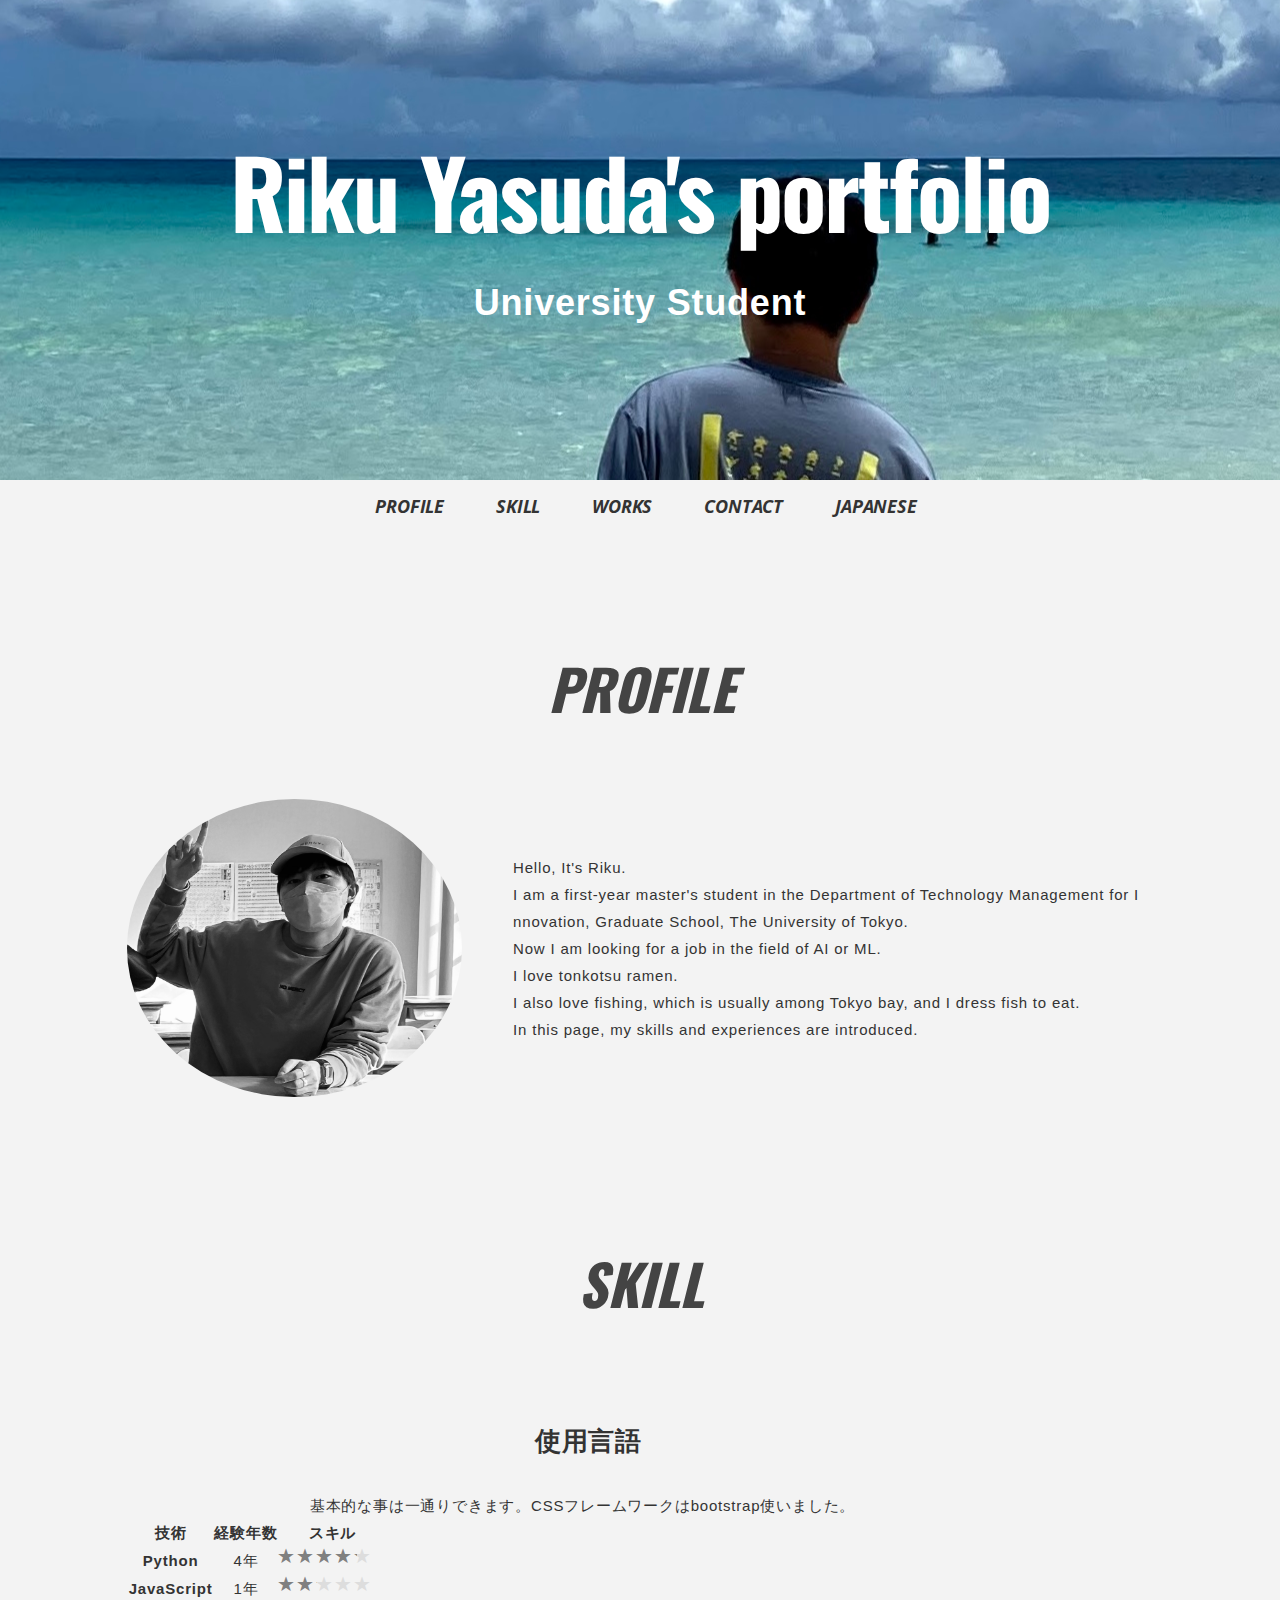
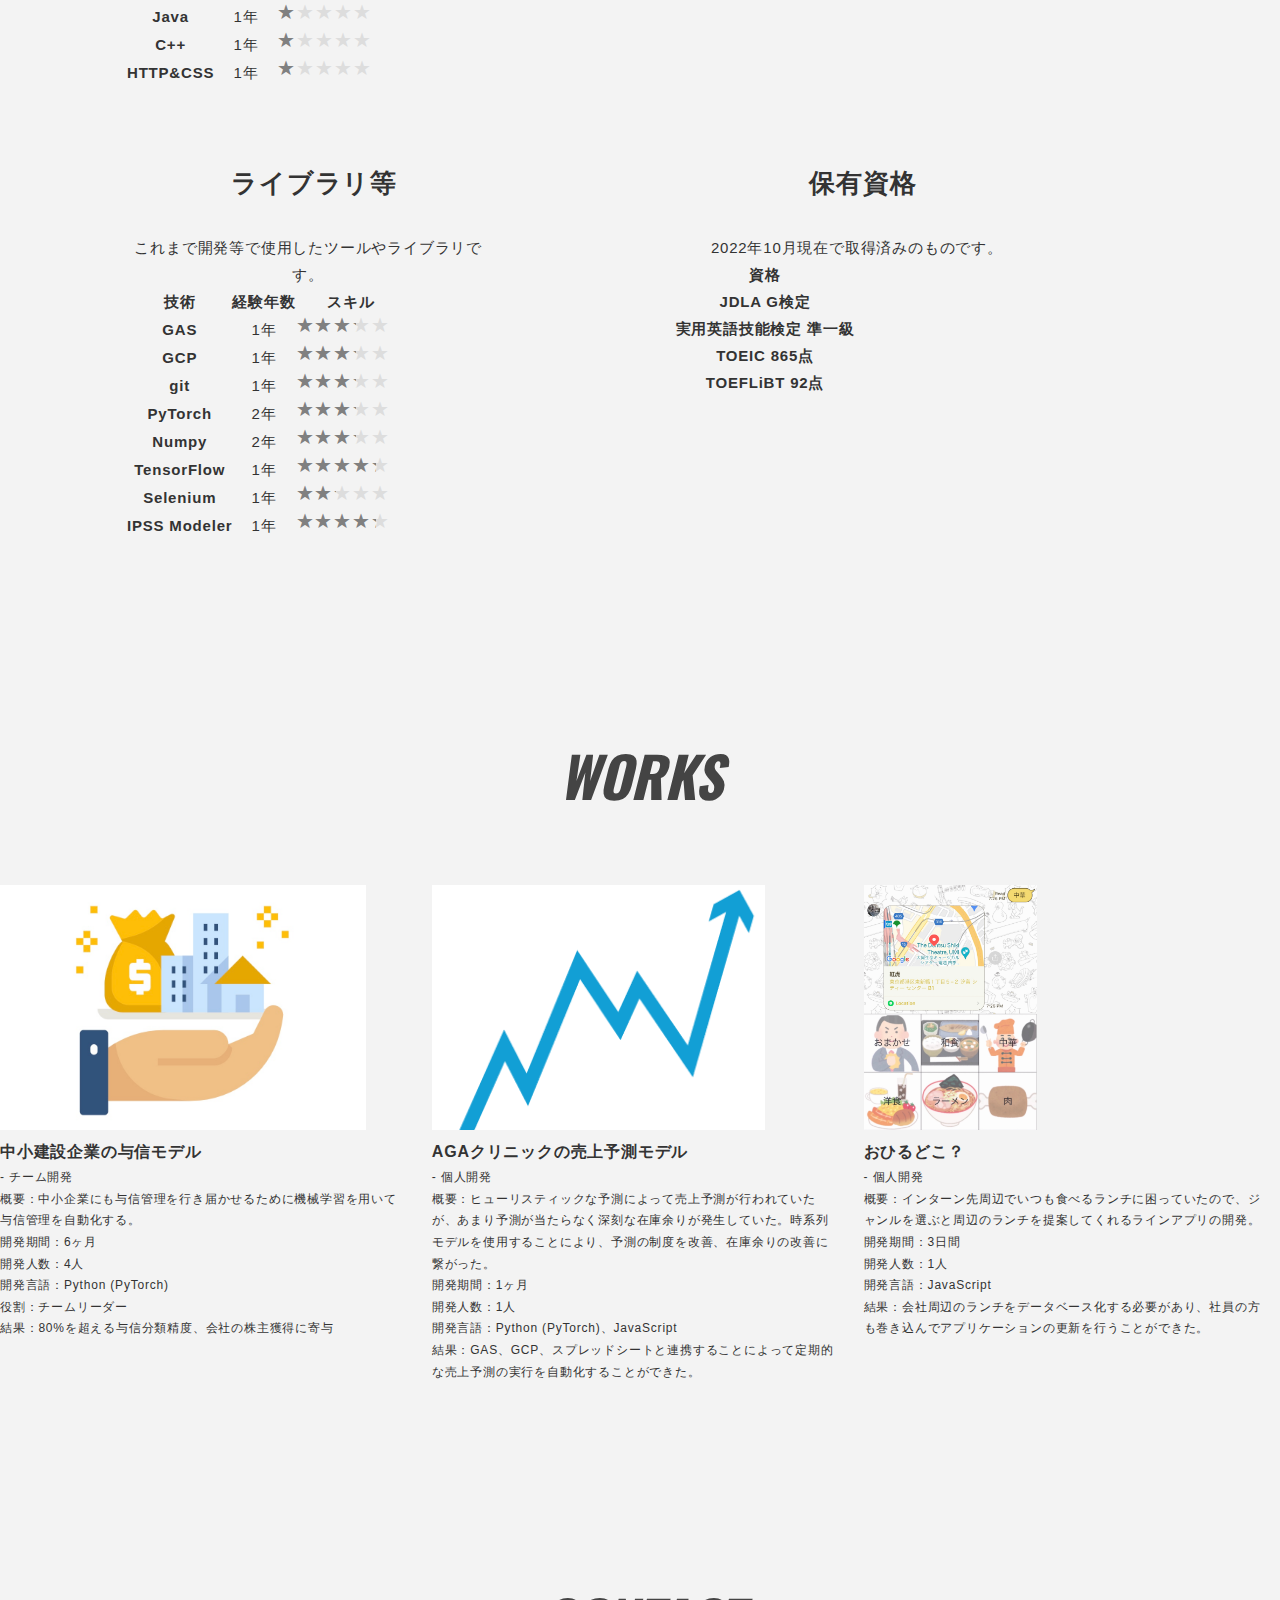
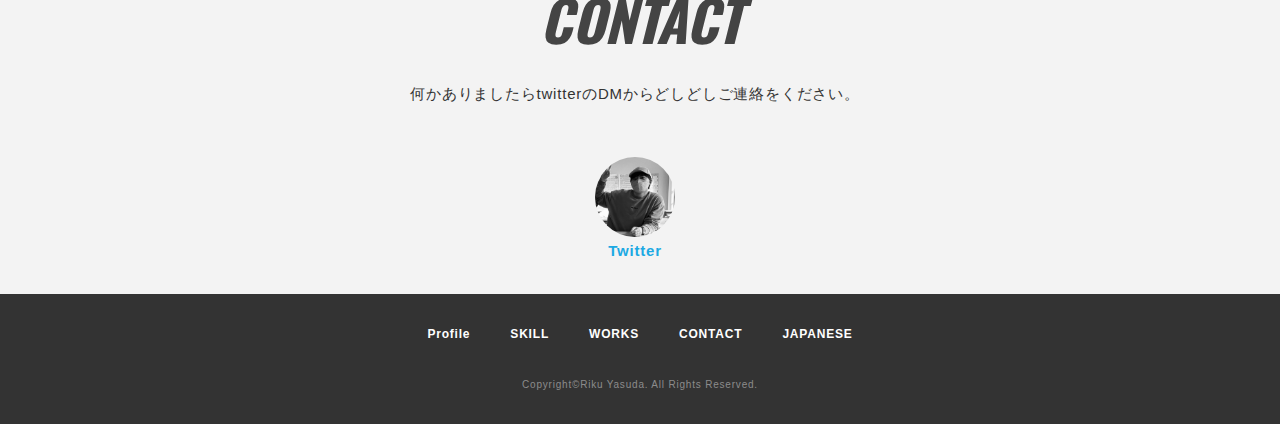
==== eng.html @ 67c6b521 "css updated" ====
<!DOCTYPE html>
<html>
<head>
  <meta charset="utf-8">
  <meta name="viewport" content="width=device-width,initial-scale=1.0,user-scalable=no">
  <meta property='og:type' content='website'>
  <meta property='og:title' content='Riku ポートフォリオ'>
  <meta property='og:url' content='URL入る'>
  <meta property='og:description' content='Rikuのポートフォリオです。'>
  <meta property="og:image" content="img/ogp.png">
  <meta name="description" content="Rikuのポートフォリオです。" />
  <title>Riku portfolio</title>
  <link href="https://fonts.googleapis.com/css?family=Yesteryear" rel="stylesheet">
  <link href="https://fonts.googleapis.com/css?family=Oswald:700" rel="stylesheet">
  <link href="https://fonts.googleapis.com/css?family=Open+Sans:700" rel="stylesheet">
  <link href="css/reset.css" media="all" rel="stylesheet" type="text/css" />
  <link href="css/photoswipe/photoswipe.css" media="all" rel="stylesheet" type="text/css" />
  <link href="css/photoswipe/default-skin/default-skin.css" media="all" rel="stylesheet" type="text/css" />
  <link href="css/style.css" media="all" rel="stylesheet" type="text/css" />
  <link rel="stylesheet" href="https://use.fontawesome.com/releases/v5.2.0/css/all.css" integrity="sha384-hWVjflwFxL6sNzntih27bfxkr27PmbbK/iSvJ+a4+0owXq79v+lsFkW54bOGbiDQ" crossorigin="anonymous">
  <link rel="shortcut icon" href="img/favicon2.ico" />
  <link rel="stylesheet" href="https://stackpath.bootstrapcdn.com/bootstrap/4.1.3/css/bootstrap.min.css" integrity="sha384-MCw98/SFnGE8fJT3GXwEOngsV7Zt27NXFoaoApmYm81iuXoPkFOJwJ8ERdknLPMO" crossorigin="anonymous">
</head>

<body>
  <div id="wrapper">
    <header id="header">
      <h1 class="logo">
        <span class="logo-title">Riku Yasuda's portfolio</span>
        <span class="logo-desc">University Student</span>
      </h1>
    </header>
    <nav id="gnav">
      <ul>
        <li><i class="fas fa-user fa-lg"><a href="#Profile">PROFILE</a></i></li>
        <li><i class="fas fa-lightbulb fa-lg"><a href="#skill">SKILL</a></i></li>
        <li><i class="fas fa-tasks fa-lg"><a href="#works">WORKS</a></i></li>
        <li><i class="fas fa-envelope fa-lg"><a href="#contact">CONTACT</a></i></li>
        <li><i class="fas fa-lg"><a href="./index.html">JAPANESE</a></i></li>
      </ul>
    </nav>
    <main id="contents">

      <section class="section" id="Profile">
        <div class="inner">
          <div class="section-title-block">
            <h2 class="section-title"><i class="fas fa-user"><span class="section-title-css">PROFILE</span></i></h2>
          </div>
          <div class="two-column-wrapper">
            <div class="two-column-image profile">
              <img src="img/profile/profile.JPG" alt="">
            </div>
            <div class="two-column-desc">
              <p class="text">
                Hello, It's Riku.<br>
                I am a first-year master's student in the Department of Technology Management for Innovation, Graduate School, The University of Tokyo.<br>
                Now I am looking for a job in the field of AI or ML.<br>
                I love tonkotsu ramen.<br>
                I also love fishing, which is usually among Tokyo bay, and I dress fish to eat.<br>
                In this page, my skills and experiences are introduced.<br>
              </p>
            </div>
          </div>
        </div>
      </section>
      
      <section class="section" id="skill">
        <div class="inner">
          <div class="section-title-block">
            <h2 class="section-title"><i class="fas fa-lightbulb fa-lg"><span class="section-title-css">SKILL</span></i></h2>
            <p class="section-desc"></p>
          </div>
          <div class="card-wrapper">
            
            <div class="card">
              <div class="skill-desc">
                <h3 class="skill-desc-title"><i class="fas fa-desktop"></i>使用言語</h3>
                <p>基本的な事は一通りできます。CSSフレームワークはbootstrap使いました。</p>
                <table class="table table-borderless">
                  <thead>
                    <tr>
                      <th scope="col">技術</th>
                      <th scope="col">経験年数</th>
                      <th scope="col">スキル</th>
                    </tr>
                  </thead>
                  <tbody>
                    <tr>
                      <th scope="row">Python</th>
                      <td>4年</td>
                      <td><span class="rating"><p class="rate rate4"></p></span></td>
                    </tr>
                    <tr>
                      <th scope="row">JavaScript</th>
                      <td>1年</td>
                      <td><span class="rating"><p class="rate rate2"></p></span></td>
                    </tr>
                    <tr>
                      <th scope="row">Java</th>
                      <td>1年</td>
                      <td><span class="rating"><p class="rate rate1"></p></span></td>
                    </tr>
                    <tr>
                      <th scope="row">C++</th>
                      <td>1年</td>
                      <td><span class="rating"><p class="rate rate1"></p></span></td>
                    </tr>
                    <tr>
                      <th scope="row">HTTP&CSS</th>
                      <td>1年</td>
                      <td><span class="rating"><p class="rate rate1"></p></span></td>
                    </tr>
                  </tbody>
                </table>
              </div>
            </div>

            <div class="card">
              <div class="skill-desc">
                <h3 class="skill-desc-title"><i class="fas fa-toolbox"></i>ライブラリ等</h3>
                <p>これまで開発等で使用したツールやライブラリです。</p>
                <table class="table table-borderless">
                  <thead>
                    <tr>
                      <th scope="col">技術</th>
                      <th scope="col">経験年数</th>
                      <th scope="col">スキル</th>
                    </tr>
                  </thead>
                  <tbody>
                    <tr>
                      <th scope="row">GAS</th>
                      <td>1年</td>
                      <td><span class="rating"><p class="rate rate3"></p></span></td>
                    </tr>
                    <tr>
                      <th scope="row">GCP</th>
                      <td>1年</td>
                      <td><span class="rating"><p class="rate rate3"></p></span></td>
                    </tr>
                    <tr>
                      <th scope="row">git</th>
                      <td>1年</td>
                      <td><span class="rating"><p class="rate rate3"></p></span></td>
                    </tr>
                    <tr>
                      <th scope="row">PyTorch</th>
                      <td>2年</td>
                      <td><span class="rating"><p class="rate rate3"></p></span></td>
                    </tr>
                    <tr>
                      <th scope="row">Numpy</th>
                      <td>2年</td>
                      <td><span class="rating"><p class="rate rate3"></p></span></td>
                    </tr>
                    <tr>
                      <th scope="row">TensorFlow</th>
                      <td>1年</td>
                      <td><span class="rating"><p class="rate rate4"></p></span></td>
                    </tr>
                    <tr>
                      <th scope="row">Selenium</th>
                      <td>1年</td>
                      <td><span class="rating"><p class="rate rate2"></p></span></td>
                    </tr>
                    <tr>
                      <th scope="row">IPSS Modeler</th>
                      <td>1年</td>
                      <td><span class="rating"><p class="rate rate4"></p></span></td>
                    </tr>
                  </tbody>
                </table>
              </div>
            </div>

            <div class="card">
              <div class="skill-desc">
                <h3 class="skill-desc-title"><i class="fas fa-list-alt"></i>保有資格</h3>
                <p>2022年10月現在で取得済みのものです。</p>
                <table class="table table-borderless">
                  <thead>
                    <tr>
                      <th scope="col">資格</th>
                    </tr>
                  </thead>
                  <tbody>
                    <tr>
                      <th scope="row">JDLA G検定</th>
                    </tr>
                    <tr>
                      <th scope="row">実用英語技能検定 準一級</th>
                    </tr>
                    <tr>
                      <th scope="row">TOEIC 865点</th>
                    </tr>
                    <tr>
                      <th scope="row">TOEFLiBT 92点</th>
                    </tr>
                  </tbody>
                </table>
              </div>

            </div>
          </div>
        </div>
      </section>

      <section class="section" id="works">
        <div class="inner">
          <div class="section-title-block">
            <h2 class="section-title"><i class="fas fa-tasks fa-lg"><span class="section-title-css">WORKS</span></i></h2>
            <div class="section-desc"></div>
          </div>
          <div class="card-wrapper my-gallery">

            <figure class="card">
                <!-- <a href="img/works/dammy.jpg" data-size="980x668" class="card-image"> -->
                  <img class="card-image" src="img/works/thumb/yoshin_model.png" alt="" />
                <!-- </a> -->
                <figcaption class="card-caption">
                  <p class="card-caption-title">中小建設企業の与信モデル</p>
                  <p class="card-caption-info">
                    - チーム開発<br>
                    概要：中小企業にも与信管理を行き届かせるために機械学習を用いて与信管理を自動化する。<br>
                    開発期間：6ヶ月<br>
                    開発人数：4人<br>
                    開発言語：Python (PyTorch)<br>
                    役割：チームリーダー<br>
                    結果：80%を超える与信分類精度、会社の株主獲得に寄与<br>
                  </p>
                </figcaption>
            </figure>
    
            <figure class="card">
              <!-- <a href="img/works/dammy.jpg" data-size="980x668" class="card-image"> -->
                <img class="card-image" src="img/works/thumb/AGA_model.png" alt="" />
              <!-- </a> -->
              <figcaption class="card-caption">
                <p class="card-caption-title">AGAクリニックの売上予測モデル</p>
                <p class="card-caption-info">
                    - 個人開発<br>
                    概要：ヒューリスティックな予測によって売上予測が行われていたが、あまり予測が当たらなく深刻な在庫余りが発生していた。時系列モデルを使用することにより、予測の制度を改善、在庫余りの改善に繋がった。<br>
                    開発期間：1ヶ月<br>
                    開発人数：1人<br>
                    開発言語：Python (PyTorch)、JavaScript<br>
                    結果：GAS、GCP、スプレッドシートと連携することによって定期的な売上予測の実行を自動化することができた。<br>
                </p>
              </figcaption>
            </figure>
            
            <figure class="card">
              <!-- <a href="img/works/dammy.jpg" data-size="980x668" class="card-image"> -->
                <img class="card-image" src="img/works/thumb/ohirudoko.png" alt="" />
              <!-- </a> -->
              <figcaption class="card-caption">
                <p class="card-caption-title">おひるどこ？</p>
                <p class="card-caption-info">
                    - 個人開発<br>
                    概要：インターン先周辺でいつも食べるランチに困っていたので、ジャンルを選ぶと周辺のランチを提案してくれるラインアプリの開発。<br>
                    開発期間：3日間<br>
                    開発人数：1人<br>
                    開発言語：JavaScript<br>
                    結果：会社周辺のランチをデータベース化する必要があり、社員の方も巻き込んでアプリケーションの更新を行うことができた。<br>
                </p>
              </figcaption>
            </figure>

          </div>
        </div>
      </section>

      <section class="section" id="contact">
        <div class="inner">
          <div class="section-title-block">
            <h2 class="section-title"><i class="fas fa-envelope fa-lg"><span class="section-title-css">CONTACT</span></i></h2>
            <p class="section-desc">
              何かありましたらtwitterのDMからどしどしご連絡をください。
            </p>
          </div>
          <div class="contact-wrapper">
            <div class="contact-list" style="text-align: center;">
                <a href="https://twitter.com/rikuyres88" target="_blank"><img src="img/contact/icon_contact.jpg" alt="" class="contact-img"  style="margin: 0 auto;"><span class="contact-list-desc">Twitter</span></a>
              <!-- <ul>
                <li><a href="#"><img src="img/contact/icon_contact.png" alt=""><span class="contact-list-desc">フォーム</span></a></li>
                <li><a href="https://twitter.com/naoto_7713" target="_blank"><img src="img/contact/icon_contact.jpg" alt=""><span class="contact-list-desc">Twitter</span></a></li>
                <li><a href="#" target="_blank"><img src="img/contact/icon_contact.png" alt=""><span class="contact-list-desc">Facebook</span></a></li>
              </ul> -->
            </div>
          </div>
        </div>
      </section>
    </main>
    <footer id="footer">
      <div class="inner">
        <nav class="footer-link">
          <ul>
            <li><a href="#Profile">Profile</a></li>
            <li><a href="#skill">SKILL</a></li>
            <li><a href="#works">WORKS</a></li>
            <li><a href="#contact">CONTACT</a></li>
            <li><a href="./index.html">JAPANESE</a></li>
          </ul>
        </nav>
        <p class="copyright">Copyright&copy;Riku Yasuda. All Rights Reserved.</p>
      </div>
    </footer>
  </div>


  <!-- Root element of PhotoSwipe. Must have class pswp. -->
  <div class="pswp" tabindex="-1" role="dialog" aria-hidden="true">

    <!-- Background of PhotoSwipe.
           It's a separate element as animating opacity is faster than rgba(). -->
    <div class="pswp__bg"></div>

    <!-- Slides wrapper with overflow:hidden. -->
    <div class="pswp__scroll-wrap">

      <!-- Container that holds slides.
              PhotoSwipe keeps only 3 of them in the DOM to save memory.
              Don't modify these 3 pswp__item elements, data is added later on. -->
      <div class="pswp__container">
        <div class="pswp__item"></div>
        <div class="pswp__item"></div>
        <div class="pswp__item"></div>
      </div>

      <!-- Default (PhotoSwipeUI_Default) interface on top of sliding area. Can be changed. -->
      <div class="pswp__ui pswp__ui--hidden">

        <div class="pswp__top-bar">

          <!--  Controls are self-explanatory. Order can be changed. -->

          <div class="pswp__counter"></div>

          <button class="pswp__button pswp__button--close" title="Close (Esc)"></button>



          <button class="pswp__button pswp__button--fs" title="Toggle fullscreen"></button>

          <button class="pswp__button pswp__button--zoom" title="Zoom in/out"></button>

          <!-- Preloader demo http://codepen.io/dimsemenov/pen/yyBWoR -->
          <!-- element will get class pswp__preloader--active when preloader is running -->
          <div class="pswp__preloader">
            <div class="pswp__preloader__icn">
              <div class="pswp__preloader__cut">
                <div class="pswp__preloader__donut"></div>
              </div>
            </div>
          </div>
        </div>

        <div class="pswp__share-modal pswp__share-modal--hidden pswp__single-tap">
          <div class="pswp__share-tooltip"></div>
        </div>

        <button class="pswp__button pswp__button--arrow--left" title="Previous (arrow left)">
              </button>

        <button class="pswp__button pswp__button--arrow--right" title="Next (arrow right)">
              </button>

        <div class="pswp__caption">
          <div class="pswp__caption__center"></div>
        </div>

      </div>

    </div>
    
    <div style="position: relative"><a href="https://www.codmon.com/mypage/" class="codmon-login-widget" target="_blank">Codmon</a>
<script src="https://www.codmon.com/mypage/js/login-widget.js"></script>
<span style="font-size: 11px;line-height: 1.2;position:absolute;top: 364px;left: 36px;">powerd by <a href="https://www.codmon.com/" target="_blank">保育園ICTシステム コドモン</a></span></div>

  </div>
  <script src="https://ajax.googleapis.com/ajax/libs/jquery/1.12.4/jquery.min.js"></script>
  <script type='text/javascript' src="js/photoswipe/photoswipe.min.js"></script>
  <script type='text/javascript' src="js/photoswipe/photoswipe-ui-default.js"></script>
  <script type='text/javascript' src="js/photoswipe/photoswipe_setup.js"></script>
  <script type='text/javascript' src="js/script.js"></script>
</body>
</html>
---- css/photoswipe/photoswipe.css ----
/*! PhotoSwipe main CSS by Dmitry Semenov | photoswipe.com | MIT license */
/*
	Styles for basic PhotoSwipe functionality (sliding area, open/close transitions)
*/
/* pswp = photoswipe */
.pswp {
  display: none;
  position: absolute;
  width: 100%;
  height: 100%;
  left: 0;
  top: 0;
  overflow: hidden;
  -ms-touch-action: none;
  touch-action: none;
  z-index: 1500;
  -webkit-text-size-adjust: 100%;
  /* create separate layer, to avoid paint on window.onscroll in webkit/blink */
  -webkit-backface-visibility: hidden;
  outline: none; }
  .pswp * {
    -webkit-box-sizing: border-box;
            box-sizing: border-box; }
  .pswp img {
    max-width: none; }

/* style is added when JS option showHideOpacity is set to true */
.pswp--animate_opacity {
  /* 0.001, because opacity:0 doesn't trigger Paint action, which causes lag at start of transition */
  opacity: 0.001;
  will-change: opacity;
  /* for open/close transition */
  -webkit-transition: opacity 333ms cubic-bezier(0.4, 0, 0.22, 1);
          transition: opacity 333ms cubic-bezier(0.4, 0, 0.22, 1); }

.pswp--open {
  display: block; }

.pswp--zoom-allowed .pswp__img {
  /* autoprefixer: off */
  cursor: -webkit-zoom-in;
  cursor: -moz-zoom-in;
  cursor: zoom-in; }

.pswp--zoomed-in .pswp__img {
  /* autoprefixer: off */
  cursor: -webkit-grab;
  cursor: -moz-grab;
  cursor: grab; }

.pswp--dragging .pswp__img {
  /* autoprefixer: off */
  cursor: -webkit-grabbing;
  cursor: -moz-grabbing;
  cursor: grabbing; }

/*
	Background is added as a separate element.
	As animating opacity is much faster than animating rgba() background-color.
*/
.pswp__bg {
  position: absolute;
  left: 0;
  top: 0;
  width: 100%;
  height: 100%;
  background: #000;
  opacity: 0;
  -webkit-transform: translateZ(0);
          transform: translateZ(0);
  -webkit-backface-visibility: hidden;
  will-change: opacity; }

.pswp__scroll-wrap {
  position: absolute;
  left: 0;
  top: 0;
  width: 100%;
  height: 100%;
  overflow: hidden; }

.pswp__container,
.pswp__zoom-wrap {
  -ms-touch-action: none;
  touch-action: none;
  position: absolute;
  left: 0;
  right: 0;
  top: 0;
  bottom: 0; }

/* Prevent selection and tap highlights */
.pswp__container,
.pswp__img {
  -webkit-user-select: none;
  -moz-user-select: none;
  -ms-user-select: none;
      user-select: none;
  -webkit-tap-highlight-color: transparent;
  -webkit-touch-callout: none; }

.pswp__zoom-wrap {
  position: absolute;
  width: 100%;
  -webkit-transform-origin: left top;
  -ms-transform-origin: left top;
  transform-origin: left top;
  /* for open/close transition */
  -webkit-transition: -webkit-transform 333ms cubic-bezier(0.4, 0, 0.22, 1);
          transition: transform 333ms cubic-bezier(0.4, 0, 0.22, 1); }

.pswp__bg {
  will-change: opacity;
  /* for open/close transition */
  -webkit-transition: opacity 333ms cubic-bezier(0.4, 0, 0.22, 1);
          transition: opacity 333ms cubic-bezier(0.4, 0, 0.22, 1); }

.pswp--animated-in .pswp__bg,
.pswp--animated-in .pswp__zoom-wrap {
  -webkit-transition: none;
  transition: none; }

.pswp__container,
.pswp__zoom-wrap {
  -webkit-backface-visibility: hidden; }

.pswp__item {
  position: absolute;
  left: 0;
  right: 0;
  top: 0;
  bottom: 0;
  overflow: hidden; }

.pswp__img {
  position: absolute;
  width: auto;
  height: auto;
  top: 0;
  left: 0; }

/*
	stretched thumbnail or div placeholder element (see below)
	style is added to avoid flickering in webkit/blink when layers overlap
*/
.pswp__img--placeholder {
  -webkit-backface-visibility: hidden; }

/*
	div element that matches size of large image
	large image loads on top of it
*/
.pswp__img--placeholder--blank {
  background: #222; }

.pswp--ie .pswp__img {
  width: 100% !important;
  height: auto !important;
  left: 0;
  top: 0; }

/*
	Error message appears when image is not loaded
	(JS option errorMsg controls markup)
*/
.pswp__error-msg {
  position: absolute;
  left: 0;
  top: 50%;
  width: 100%;
  text-align: center;
  font-size: 14px;
  line-height: 16px;
  margin-top: -8px;
  color: #CCC; }

.pswp__error-msg a {
  color: #CCC;
  text-decoration: underline; }
---- css/photoswipe/default-skin/default-skin.css ----
/*! PhotoSwipe Default UI CSS by Dmitry Semenov | photoswipe.com | MIT license */
/*

	Contents:

	1. Buttons
	2. Share modal and links
	3. Index indicator ("1 of X" counter)
	4. Caption
	5. Loading indicator
	6. Additional styles (root element, top bar, idle state, hidden state, etc.)

*/
/*
	
	1. Buttons

 */
/* <button> css reset */
.pswp__button {
  width: 44px;
  height: 44px;
  position: relative;
  background: none;
  cursor: pointer;
  overflow: visible;
  -webkit-appearance: none;
  display: block;
  border: 0;
  padding: 0;
  margin: 0;
  float: right;
  opacity: 0.75;
  -webkit-transition: opacity 0.2s;
          transition: opacity 0.2s;
  -webkit-box-shadow: none;
          box-shadow: none; }
  .pswp__button:focus, .pswp__button:hover {
    opacity: 1; }
  .pswp__button:active {
    outline: none;
    opacity: 0.9; }
  .pswp__button::-moz-focus-inner {
    padding: 0;
    border: 0; }

/* pswp__ui--over-close class it added when mouse is over element that should close gallery */
.pswp__ui--over-close .pswp__button--close {
  opacity: 1; }

.pswp__button,
.pswp__button--arrow--left:before,
.pswp__button--arrow--right:before {
  background: url(default-skin.png) 0 0 no-repeat;
  background-size: 264px 88px;
  width: 44px;
  height: 44px; }

@media (-webkit-min-device-pixel-ratio: 1.1), (-webkit-min-device-pixel-ratio: 1.09375), (min-resolution: 105dpi), (min-resolution: 1.1dppx) {
  /* Serve SVG sprite if browser supports SVG and resolution is more than 105dpi */
  .pswp--svg .pswp__button,
  .pswp--svg .pswp__button--arrow--left:before,
  .pswp--svg .pswp__button--arrow--right:before {
    background-image: url(default-skin.svg); }
  .pswp--svg .pswp__button--arrow--left,
  .pswp--svg .pswp__button--arrow--right {
    background: none; } }

.pswp__button--close {
  background-position: 0 -44px; }

.pswp__button--share {
  background-position: -44px -44px; }

.pswp__button--fs {
  display: none; }

.pswp--supports-fs .pswp__button--fs {
  display: block; }

.pswp--fs .pswp__button--fs {
  background-position: -44px 0; }

.pswp__button--zoom {
  display: none;
  background-position: -88px 0; }

.pswp--zoom-allowed .pswp__button--zoom {
  display: block; }

.pswp--zoomed-in .pswp__button--zoom {
  background-position: -132px 0; }

/* no arrows on touch screens */
.pswp--touch .pswp__button--arrow--left,
.pswp--touch .pswp__button--arrow--right {
  visibility: hidden; }

/*
	Arrow buttons hit area
	(icon is added to :before pseudo-element)
*/
.pswp__button--arrow--left,
.pswp__button--arrow--right {
  background: none;
  top: 50%;
  margin-top: -50px;
  width: 70px;
  height: 100px;
  position: absolute; }

.pswp__button--arrow--left {
  left: 0; }

.pswp__button--arrow--right {
  right: 0; }

.pswp__button--arrow--left:before,
.pswp__button--arrow--right:before {
  content: '';
  top: 35px;
  background-color: rgba(0, 0, 0, 0.3);
  height: 30px;
  width: 32px;
  position: absolute; }

.pswp__button--arrow--left:before {
  left: 6px;
  background-position: -138px -44px; }

.pswp__button--arrow--right:before {
  right: 6px;
  background-position: -94px -44px; }

/*

	2. Share modal/popup and links

 */
.pswp__counter,
.pswp__share-modal {
  -webkit-user-select: none;
  -moz-user-select: none;
  -ms-user-select: none;
      user-select: none; }

.pswp__share-modal {
  display: block;
  background: rgba(0, 0, 0, 0.5);
  width: 100%;
  height: 100%;
  top: 0;
  left: 0;
  padding: 10px;
  position: absolute;
  z-index: 1600;
  opacity: 0;
  -webkit-transition: opacity 0.25s ease-out;
          transition: opacity 0.25s ease-out;
  -webkit-backface-visibility: hidden;
  will-change: opacity; }

.pswp__share-modal--hidden {
  display: none; }

.pswp__share-tooltip {
  z-index: 1620;
  position: absolute;
  background: #FFF;
  top: 56px;
  border-radius: 2px;
  display: block;
  width: auto;
  right: 44px;
  -webkit-box-shadow: 0 2px 5px rgba(0, 0, 0, 0.25);
          box-shadow: 0 2px 5px rgba(0, 0, 0, 0.25);
  -webkit-transform: translateY(6px);
      -ms-transform: translateY(6px);
          transform: translateY(6px);
  -webkit-transition: -webkit-transform 0.25s;
          transition: transform 0.25s;
  -webkit-backface-visibility: hidden;
  will-change: transform; }
  .pswp__share-tooltip a {
    display: block;
    padding: 8px 12px;
    color: #000;
    text-decoration: none;
    font-size: 14px;
    line-height: 18px; }
    .pswp__share-tooltip a:hover {
      text-decoration: none;
      color: #000; }
    .pswp__share-tooltip a:first-child {
      /* round corners on the first/last list item */
      border-radius: 2px 2px 0 0; }
    .pswp__share-tooltip a:last-child {
      border-radius: 0 0 2px 2px; }

.pswp__share-modal--fade-in {
  opacity: 1; }
  .pswp__share-modal--fade-in .pswp__share-tooltip {
    -webkit-transform: translateY(0);
        -ms-transform: translateY(0);
            transform: translateY(0); }

/* increase size of share links on touch devices */
.pswp--touch .pswp__share-tooltip a {
  padding: 16px 12px; }

a.pswp__share--facebook:before {
  content: '';
  display: block;
  width: 0;
  height: 0;
  position: absolute;
  top: -12px;
  right: 15px;
  border: 6px solid transparent;
  border-bottom-color: #FFF;
  -webkit-pointer-events: none;
  -moz-pointer-events: none;
  pointer-events: none; }

a.pswp__share--facebook:hover {
  background: #3E5C9A;
  color: #FFF; }
  a.pswp__share--facebook:hover:before {
    border-bottom-color: #3E5C9A; }

a.pswp__share--twitter:hover {
  background: #55ACEE;
  color: #FFF; }

a.pswp__share--pinterest:hover {
  background: #CCC;
  color: #CE272D; }

a.pswp__share--download:hover {
  background: #DDD; }

/*

	3. Index indicator ("1 of X" counter)

 */
.pswp__counter {
  position: absolute;
  left: 0;
  top: 0;
  height: 44px;
  font-size: 13px;
  line-height: 44px;
  color: #FFF;
  opacity: 0.75;
  padding: 0 10px; }

/*
	
	4. Caption

 */
.pswp__caption {
  position: absolute;
  left: 0;
  bottom: 0;
  width: 100%;
  min-height: 44px; }
  .pswp__caption small {
    font-size: 11px;
    color: #BBB; }

.pswp__caption__center {
  text-align: left;
  max-width: 420px;
  margin: 0 auto;
  font-size: 13px;
  padding: 10px;
  line-height: 20px;
  color: #CCC; }

.pswp__caption--empty {
  display: none; }

/* Fake caption element, used to calculate height of next/prev image */
.pswp__caption--fake {
  visibility: hidden; }

/*

	5. Loading indicator (preloader)

	You can play with it here - http://codepen.io/dimsemenov/pen/yyBWoR

 */
.pswp__preloader {
  width: 44px;
  height: 44px;
  position: absolute;
  top: 0;
  left: 50%;
  margin-left: -22px;
  opacity: 0;
  -webkit-transition: opacity 0.25s ease-out;
          transition: opacity 0.25s ease-out;
  will-change: opacity;
  direction: ltr; }

.pswp__preloader__icn {
  width: 20px;
  height: 20px;
  margin: 12px; }

.pswp__preloader--active {
  opacity: 1; }
  .pswp__preloader--active .pswp__preloader__icn {
    /* We use .gif in browsers that don't support CSS animation */
    background: url(preloader.gif) 0 0 no-repeat; }

.pswp--css_animation .pswp__preloader--active {
  opacity: 1; }
  .pswp--css_animation .pswp__preloader--active .pswp__preloader__icn {
    -webkit-animation: clockwise 500ms linear infinite;
            animation: clockwise 500ms linear infinite; }
  .pswp--css_animation .pswp__preloader--active .pswp__preloader__donut {
    -webkit-animation: donut-rotate 1000ms cubic-bezier(0.4, 0, 0.22, 1) infinite;
            animation: donut-rotate 1000ms cubic-bezier(0.4, 0, 0.22, 1) infinite; }

.pswp--css_animation .pswp__preloader__icn {
  background: none;
  opacity: 0.75;
  width: 14px;
  height: 14px;
  position: absolute;
  left: 15px;
  top: 15px;
  margin: 0; }

.pswp--css_animation .pswp__preloader__cut {
  /* 
			The idea of animating inner circle is based on Polymer ("material") loading indicator 
			 by Keanu Lee https://blog.keanulee.com/2014/10/20/the-tale-of-three-spinners.html
		*/
  position: relative;
  width: 7px;
  height: 14px;
  overflow: hidden; }

.pswp--css_animation .pswp__preloader__donut {
  -webkit-box-sizing: border-box;
          box-sizing: border-box;
  width: 14px;
  height: 14px;
  border: 2px solid #FFF;
  border-radius: 50%;
  border-left-color: transparent;
  border-bottom-color: transparent;
  position: absolute;
  top: 0;
  left: 0;
  background: none;
  margin: 0; }

@media screen and (max-width: 1024px) {
  .pswp__preloader {
    position: relative;
    left: auto;
    top: auto;
    margin: 0;
    float: right; } }

@-webkit-keyframes clockwise {
  0% {
    -webkit-transform: rotate(0deg);
            transform: rotate(0deg); }
  100% {
    -webkit-transform: rotate(360deg);
            transform: rotate(360deg); } }

@keyframes clockwise {
  0% {
    -webkit-transform: rotate(0deg);
            transform: rotate(0deg); }
  100% {
    -webkit-transform: rotate(360deg);
            transform: rotate(360deg); } }

@-webkit-keyframes donut-rotate {
  0% {
    -webkit-transform: rotate(0);
            transform: rotate(0); }
  50% {
    -webkit-transform: rotate(-140deg);
            transform: rotate(-140deg); }
  100% {
    -webkit-transform: rotate(0);
            transform: rotate(0); } }

@keyframes donut-rotate {
  0% {
    -webkit-transform: rotate(0);
            transform: rotate(0); }
  50% {
    -webkit-transform: rotate(-140deg);
            transform: rotate(-140deg); }
  100% {
    -webkit-transform: rotate(0);
            transform: rotate(0); } }

/*
	
	6. Additional styles

 */
/* root element of UI */
.pswp__ui {
  -webkit-font-smoothing: auto;
  visibility: visible;
  opacity: 1;
  z-index: 1550; }

/* top black bar with buttons and "1 of X" indicator */
.pswp__top-bar {
  position: absolute;
  left: 0;
  top: 0;
  height: 44px;
  width: 100%; }

.pswp__caption,
.pswp__top-bar,
.pswp--has_mouse .pswp__button--arrow--left,
.pswp--has_mouse .pswp__button--arrow--right {
  -webkit-backface-visibility: hidden;
  will-change: opacity;
  -webkit-transition: opacity 333ms cubic-bezier(0.4, 0, 0.22, 1);
          transition: opacity 333ms cubic-bezier(0.4, 0, 0.22, 1); }

/* pswp--has_mouse class is added only when two subsequent mousemove events occur */
.pswp--has_mouse .pswp__button--arrow--left,
.pswp--has_mouse .pswp__button--arrow--right {
  visibility: visible; }

.pswp__top-bar,
.pswp__caption {
  background-color: rgba(0, 0, 0, 0.5); }

/* pswp__ui--fit class is added when main image "fits" between top bar and bottom bar (caption) */
.pswp__ui--fit .pswp__top-bar,
.pswp__ui--fit .pswp__caption {
  background-color: rgba(0, 0, 0, 0.3); }

/* pswp__ui--idle class is added when mouse isn't moving for several seconds (JS option timeToIdle) */
.pswp__ui--idle .pswp__top-bar {
  opacity: 0; }

.pswp__ui--idle .pswp__button--arrow--left,
.pswp__ui--idle .pswp__button--arrow--right {
  opacity: 0; }

/*
	pswp__ui--hidden class is added when controls are hidden
	e.g. when user taps to toggle visibility of controls
*/
.pswp__ui--hidden .pswp__top-bar,
.pswp__ui--hidden .pswp__caption,
.pswp__ui--hidden .pswp__button--arrow--left,
.pswp__ui--hidden .pswp__button--arrow--right {
  /* Force paint & create composition layer for controls. */
  opacity: 0.001; }

/* pswp__ui--one-slide class is added when there is just one item in gallery */
.pswp__ui--one-slide .pswp__button--arrow--left,
.pswp__ui--one-slide .pswp__button--arrow--right,
.pswp__ui--one-slide .pswp__counter {
  display: none; }

.pswp__element--disabled {
  display: none !important; }

.pswp--minimal--dark .pswp__top-bar {
  background: none; }
---- css/style.css ----
/* CSS Document */

*, *:before, *:after {
  -webkit-box-sizing: border-box;
  -moz-box-sizing: border-box;
  -o-box-sizing: border-box;
  -ms-box-sizing: border-box;
  box-sizing: border-box;
}

body {
  font-family: 'ヒラギノ角ゴ Pro W3', 'Hiragino Kaku Gothic Pro', "游ゴシック Medium", "Yu Gothic Medium", "游ゴシック体", YuGothic, 'メイリオ', Meiryo, Osaka, 'ＭＳ Ｐゴシック', 'MS PGothic', sans-serif;
  color: #333;
  font-size: 15px;
  line-height: 1.8;
  letter-spacing: 0.8px;
  word-break: break-all;
}

a {
  color: #1ca9e3;
  text-decoration: none;
}

a:hover, a:hover img {
  opacity: .8;
  -webkit-transition: all .3s;
  -moz-transition: all .3s;
  -ms-transition: all .3s;
  -o-transition: all .3s;
  transition: all .3s;
}

img, video, object {
  max-width: 100%;
  height: auto;
  border: none;
  vertical-align: bottom;
  display: block;
}

ul, li {
  list-style: none;
}

/*--------------------------------
　全体
---------------------------------*/

#wrapper {
  background-color: #f3f3f3;
}

.inner {
  max-width: 1320px;
  width: 100%;
  margin: 0 auto;
  padding: 0 10px;
}

#contents {
  /* padding: 100px 0; */
}

/*--------------------------------
　ヘッダー
---------------------------------*/

#header {
  display: -webkit-box;
  display: -ms-flexbox;
  display: flex;
  -webkit-box-pack: center;
  -ms-flex-pack: center;
  justify-content: center;
  -webkit-align-items: center;
  -ms-align-items: center;
  align-items: center;
  height: 480px;
  background-size: auto 100%;
  background: url(../img/header/header.jpg) center center;
}

#header .logo {
  display: block;
}

#header .logo-name {
  display: block;
  font-family: 'Yesteryear', cursive;
  display: block;
  position: relative;
  top: -8px;
  left: -60px;
  font-size: 36px;
  color: #d59fea;
  -webkit-transform: rotate(-10deg);
  transform: rotate(-10deg);
}

#header .logo-title {
  font-family: 'Oswald', sans-serif;
  font-size: 94px;
  color: #fff;
  line-height: 1;
  letter-spacing: -2px;
}

#header .logo-desc {
  display: block;
  font-size: 36px;
  text-align: center;
  margin-top: 30px;
  color: #fff;
}

/*--------------------------------
　グローバルナビ
---------------------------------*/

#gnav {
  padding: 10px;
  font-family: 'Open sans', sans-serif;
  z-index: 100;
}

#gnav ul {
  display: -webkit-box;
  display: -ms-flexbox;
  display: flex;
  -ms-flex-wrap: wrap;
  flex-wrap: wrap;
  -webkit-box-pack: center;
  -ms-flex-pack: center;
  justify-content: center;
}

#gnav li {
  font-weight: bold;
  font-size: 18px;
  padding: 0 20px;
}

#gnav li:last-child {
  margin-right: 0;
}

#gnav li a {
  color: #333;
  letter-spacing: -0.01em;
  margin-left: 12px;
}

#gnav.fixed {
  position: fixed;
  top: 0;
  left: 0;
  width: 100%;
  background-color: #f3f3f3;
  box-shadow: 0px 6px 3px -3px rgba(0, 0, 0, 0.2);
  -webkit-box-shadow: 0px 6px 3px -3px rgba(0, 0, 0, 0.2);
  -moz-box-shadow: 0px 6px 3px -3px rgba(0, 0, 0, 0.2);
  transform: translate3d(0, 0, 0);
}

/*--------------------------------
　Section
---------------------------------*/

.section .inner {
  /* padding: 80px 10px; */
  padding: 80px 10px 10px 0px;
}

.section .section-title-block {
  text-align: center;
  margin-bottom: 30px;
}

.section .section-title {
  font-family: 'Oswald', sans-serif;
  letter-spacing: -0.01em;
  display: inline-block;
  font-size: 56px;
  font-weight: bold;
  margin-bottom: 10px;
  color: #444;
}

.section .section-desc {
  text-align: center;
}

.two-column-wrapper {
  width: 80%;
  margin: 0 auto;
  padding: 20px 0;
  display: -webkit-box;
  display: -ms-flexbox;
  display: flex;
  -ms-flex-wrap: nowrap;
  flex-wrap: nowrap;
  -webkit-box-pack: justify;
  -ms-flex-pack: justify;
  justify-content: space-between;
}

.two-column-image {
  width: 33%;
}

.two-column-image img {
  margin: 0 auto;
}

.two-column-desc {
  width: 62%;
  margin: auto 0;
}

/*--------------------------------
　Latestworks
---------------------------------*/

#latestworks .two-column-image {
  width: 48%;
}

#latestworks .two-column-desc {
  width: 48%;
}

/*--------------------------------
　WORKS
---------------------------------*/

#works .card {
  width: 32%;
}

#works .card {
  margin-bottom: 50px;
}

#works .card-image {
  display: block;
  margin-bottom: 8px;
  height: 245px;
}

#works .card-caption {
  text-align: left;
}

#works .card-caption-title {
  font-size: 16px;
  font-weight: bold;
}

#works .card-caption-info {
  font-size: 12px;
}

#works .card-caption-url {
  font-size: 10px;
}

#works .card-wrapper {
  padding: 20px 0;
  display: -webkit-box;
  display: -ms-flexbox;
  display: flex;
  -ms-flex-wrap: wrap;
  flex-wrap: wrap;
  -webkit-box-pack: justify;
  -ms-flex-pack: justify;
  justify-content: space-between;
}

/*--------------------------------
　About
---------------------------------*/

#about .two-column-image {
  width: 33%;
}

#about .two-column-desc {
  width: 62%;
}

/*--------------------------------
 SKILL
---------------------------------*/

#skill .card-wrapper {
  width: 80%;
  margin: 0 auto;
  padding: 20px 0;
  display: -webkit-box;
  display: -ms-flexbox;
  display: flex;
  -ms-flex-wrap: wrap;
  flex-wrap: wrap;
  -webkit-box-pack: justify;
  -ms-flex-pack: justify;
  justify-content: space-between;
}

#skill .card {
  flex-basis: 46%;
  margin-bottom: 50px;
  display: -webkit-box;
  display: -ms-flexbox;
  display: flex;
  -ms-flex-wrap: nowrap;
  flex-wrap: nowrap;
  -webkit-box-pack: justify;
  -ms-flex-pack: justify;
  justify-content: space-between;
}

#skill .card:first-child {
  flex-basis: 100%;
}

#skill .skill-icon {
  flex-basis: 75px;
}

#skill .skill-icon img {
  width: 75px;
}

#skill .skill-desc {
  flex-basis: calc(100% - 75px - 30px);
  text-align: center;
}

#skill .skill-desc-title {
  margin-bottom: 3px;
  font-size:26px;
  padding: 24px;
  font-weight: bold;
}

#skill .skill-desc-title i{
  margin-right: 12px;
}

#skill .rate {
  position: relative;
  display: inline-block;
  width: 110px;
  height: 20px;
  font-size: 20px;
}

#skill .rate:before, #skill .rate:after {
  position: absolute;
  top: 0;
  left: 0;
  content: '★★★★★';
  display: inline-block;
  height: 20px;
  line-height: 20px;
}

#skill .rate:before {
  color: #ddd;
}

#skill .rate:after {
  color: #808080;
  overflow: hidden;
  white-space: nowrap;
}

#skill .rate1:after {
  width: 20px;
}

#skill .rate2:after {
  width: 40px;
}

#skill .rate3:after {
  width: 60px;
}

#skill .rate4:after {
  width: 80px;
}

#skill .rate5:after {
  width: 100px;
}

/*--------------------------------
 CONTACT
---------------------------------*/

#contact .contact-list {
  padding: 20px 0;
}

#contact .contact-list ul {
  width: 40%;
  margin: 0 auto;
  display: -webkit-box;
  display: -ms-flexbox;
  display: flex;
  -ms-flex-wrap: wrap;
  flex-wrap: wrap;
  -webkit-box-pack: justify;
  -ms-flex-pack: justify;
  justify-content: space-between;
  align-self: flex-end;
  ;
}

#contact .contact-list li {
  text-align: center;
}

#contact .contact-list li a {
  color: #333;
}

#contact .contact-list li img {
  width: 60px;
  margin: 0 auto 5px;
  border-radius:50%;
}

#contact .contact-list-desc {
  font-weight: bold;
}

/*--------------------------------
 Footer
---------------------------------*/

#footer {
  background-color: #333;
}

#footer .inner {
  padding: 30px;
}

#footer .footer-link ul {
  margin-bottom: 30px;
  display: -webkit-box;
  display: -ms-flexbox;
  display: flex;
  -ms-flex-wrap: wrap;
  flex-wrap: wrap;
  -webkit-justify-content: center;
  -moz-justify-content: center;
  justify-content: center;
}

#footer .footer-link li {
  font-size: 12px;
  padding: 0 20px;
}

#footer .footer-link li a {
  color: #fff;
  font-weight: bold;
}

#footer .copyright {
  font-size: 10px;
  color: #8c8c8c;
  text-align: center;
}

/*media Queries 767
----------------------------------------------------*/

@media screen and (max-width: 767px) {
  body {
    font-size: 13px;
    line-height: 1.7;
  }
  #header {
    height: 200px;
  }
  #header .logo-title {
    font-size: 56px;
  }
  #header .logo-name {
    top: 0;
    left: -30px;
    font-size: 25px;
  }
  #header .logo-desc {
    font-size: 11px;
  }
  #gnav li {
    font-size: 14px;
    padding: 0 10px;
  }
  #gnav li a:hover {
    opacity: 1;
  }
  #contents {
    padding: 40px 0;
  }
  .section .inner {
    padding: 30px 15px;
  }
  .section .section-title-block {
    margin-bottom: 10px;
  }
  .section .section-title {
    font-size: 36px;
  }
  #latestworks .two-column-wrapper {
    width: 100%;
    -ms-flex-wrap: wrap;
    flex-wrap: wrap;
  }
  #latestworks .two-column-image {
    width: 90%;
    margin: 0 auto 20px;
  }

  #latestworks .two-column-desc {
    width: 100%;
  }
  #works .card {
    width: 48%;
  }
  #works .card-caption-title {
    font-size: 12px;
  }
  #works .card-caption-info {
    font-size: 11px;
  }
  #about .two-column-wrapper {
    width: 100%;
    -ms-flex-wrap: wrap;
    flex-wrap: wrap;
  }
  #about .two-column-image {
    width: 50%;
    margin: 0 auto 20px;
  }
  #about .two-column-desc {
   width: 100%;
 }

  #skill .card-wrapper {
    width: 100%;
  }
  #skill .card {
    flex-basis: 100%;
  }
  #skill .skill-icon {
    flex-basis: 45px;
  }
  #skill .skill-icon img {
    width: 45px;
  }
  #skill .skill-desc {
    flex-basis: calc(100% - 45px - 10px);
  }
  #skill .rate {
    height: 15px;
    font-size: 15px;
  }
  #skill .rate:before, #skill .rate:after {
    height: 15px;
    line-height: 15px;
  }
  #skill .rate1:after {
    width: 15px;
  }
  #skill .rate2:after {
    width: 30px;
  }
  #skill .rate3:after {
    width: 45px;
  }
  #skill .rate4:after {
    width: 60px;
  }
  #skill .rate5:after {
    width: 75px;
  }
  #contact .contact-list ul {
    width: 100%;
  }
  #contact .contact-list li {
    flex-basis: 30%;
  }
  #contact .contact-list li img {
    width: 30px;
  }
  #contact .contact-list-desc {
    font-size: 12px;
  }
  #footer .inner {
    padding: 20px 0;
  }
  #footer .footer-link li {
    font-size: 10px;
    padding: 0 10px;
    margin-bottom: 5px;
  }

 .profile img {
  /* border-radius: 50%; 
  border: 4px solid GREEN; */
  width: 5rem;
  height: 5rem;
  border-radius: 50%;
    -moz-border-radius: 50%;
    -webkit-border-radius: 50%;
    object-fit: cover; /* ADD */
 }
}

.profile img {
  border-radius: 50%;
}

.contact-img{
  border-radius: 50%;
  width: 5rem;
  height: 5rem;
  border-radius: 50%;
    -moz-border-radius: 50%;
    -webkit-border-radius: 50%;
    object-fit: cover; /* ADD */
}

.section-title-css{
  margin-left: 12px;
}

.table{
  text-align: center;
}

@media only screen and (max-width: 540px) {
  #gnav li {
    font-size: 8px;
  }
}
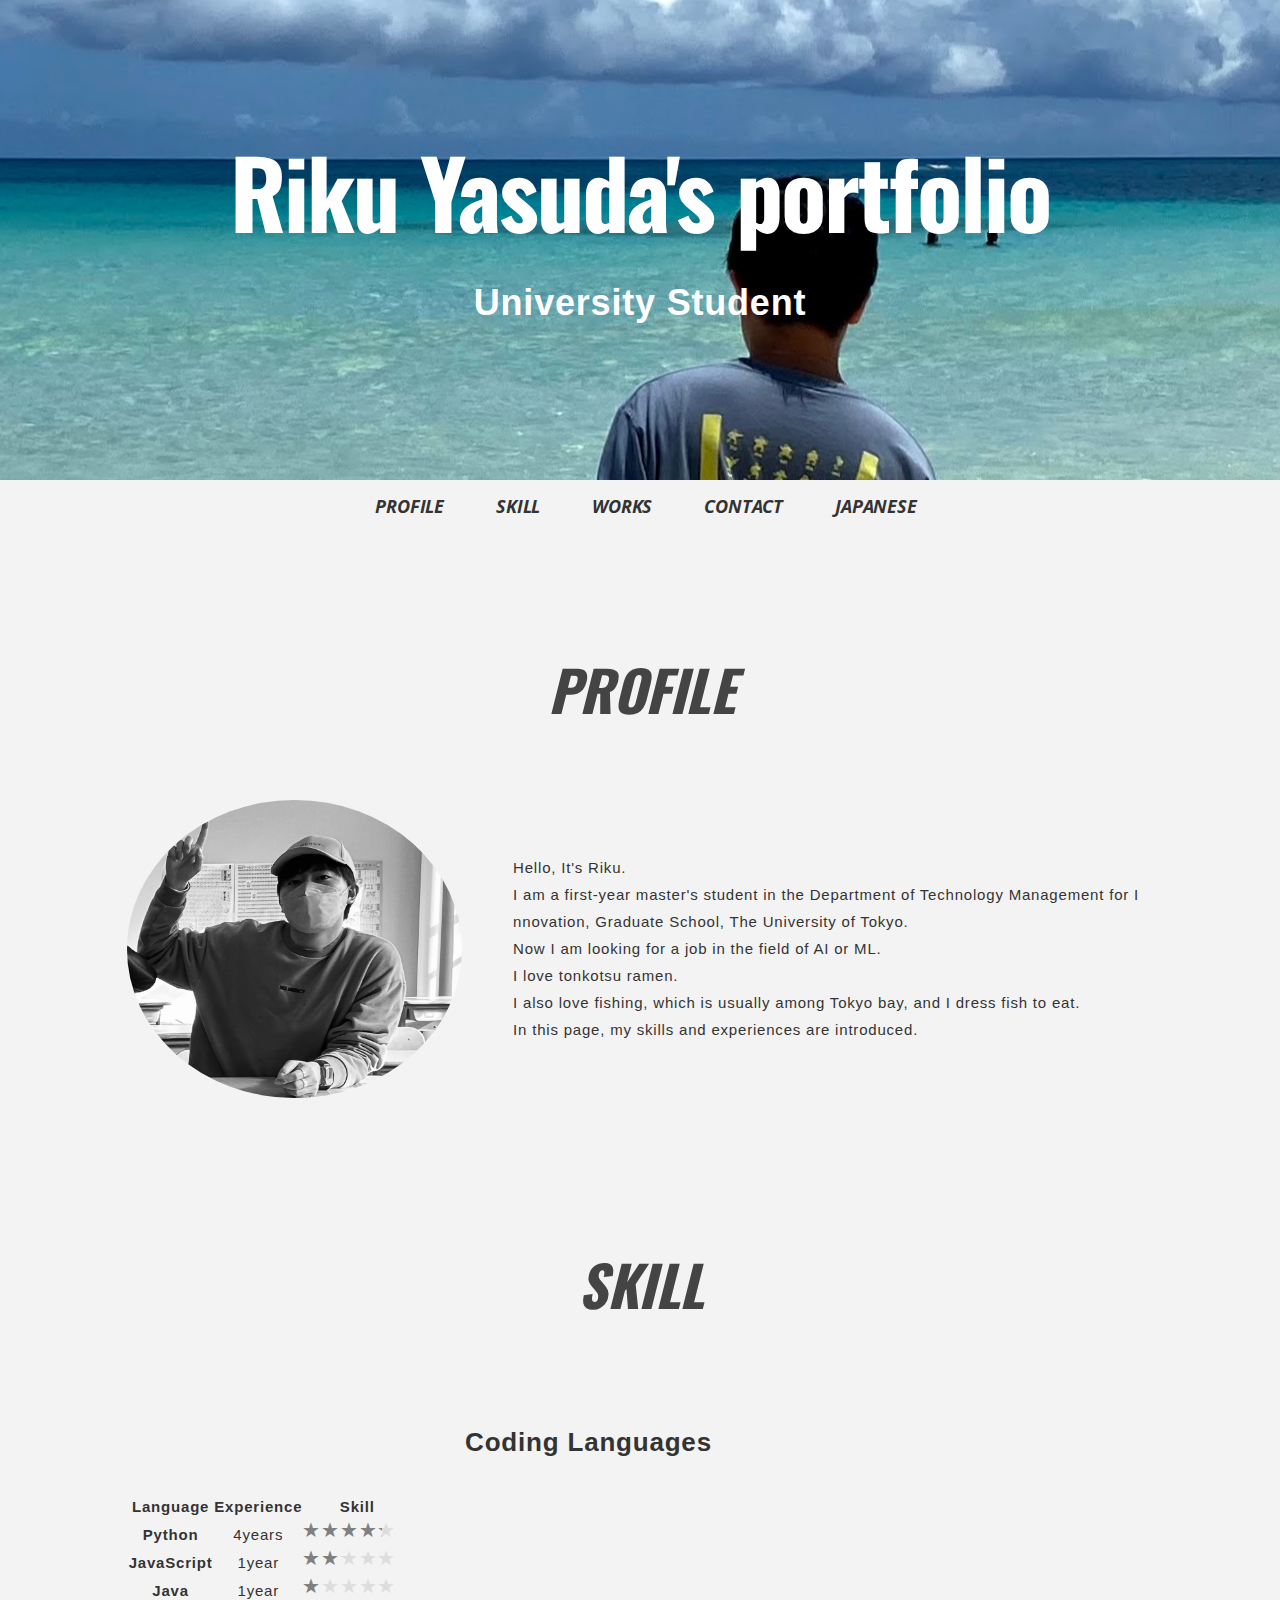
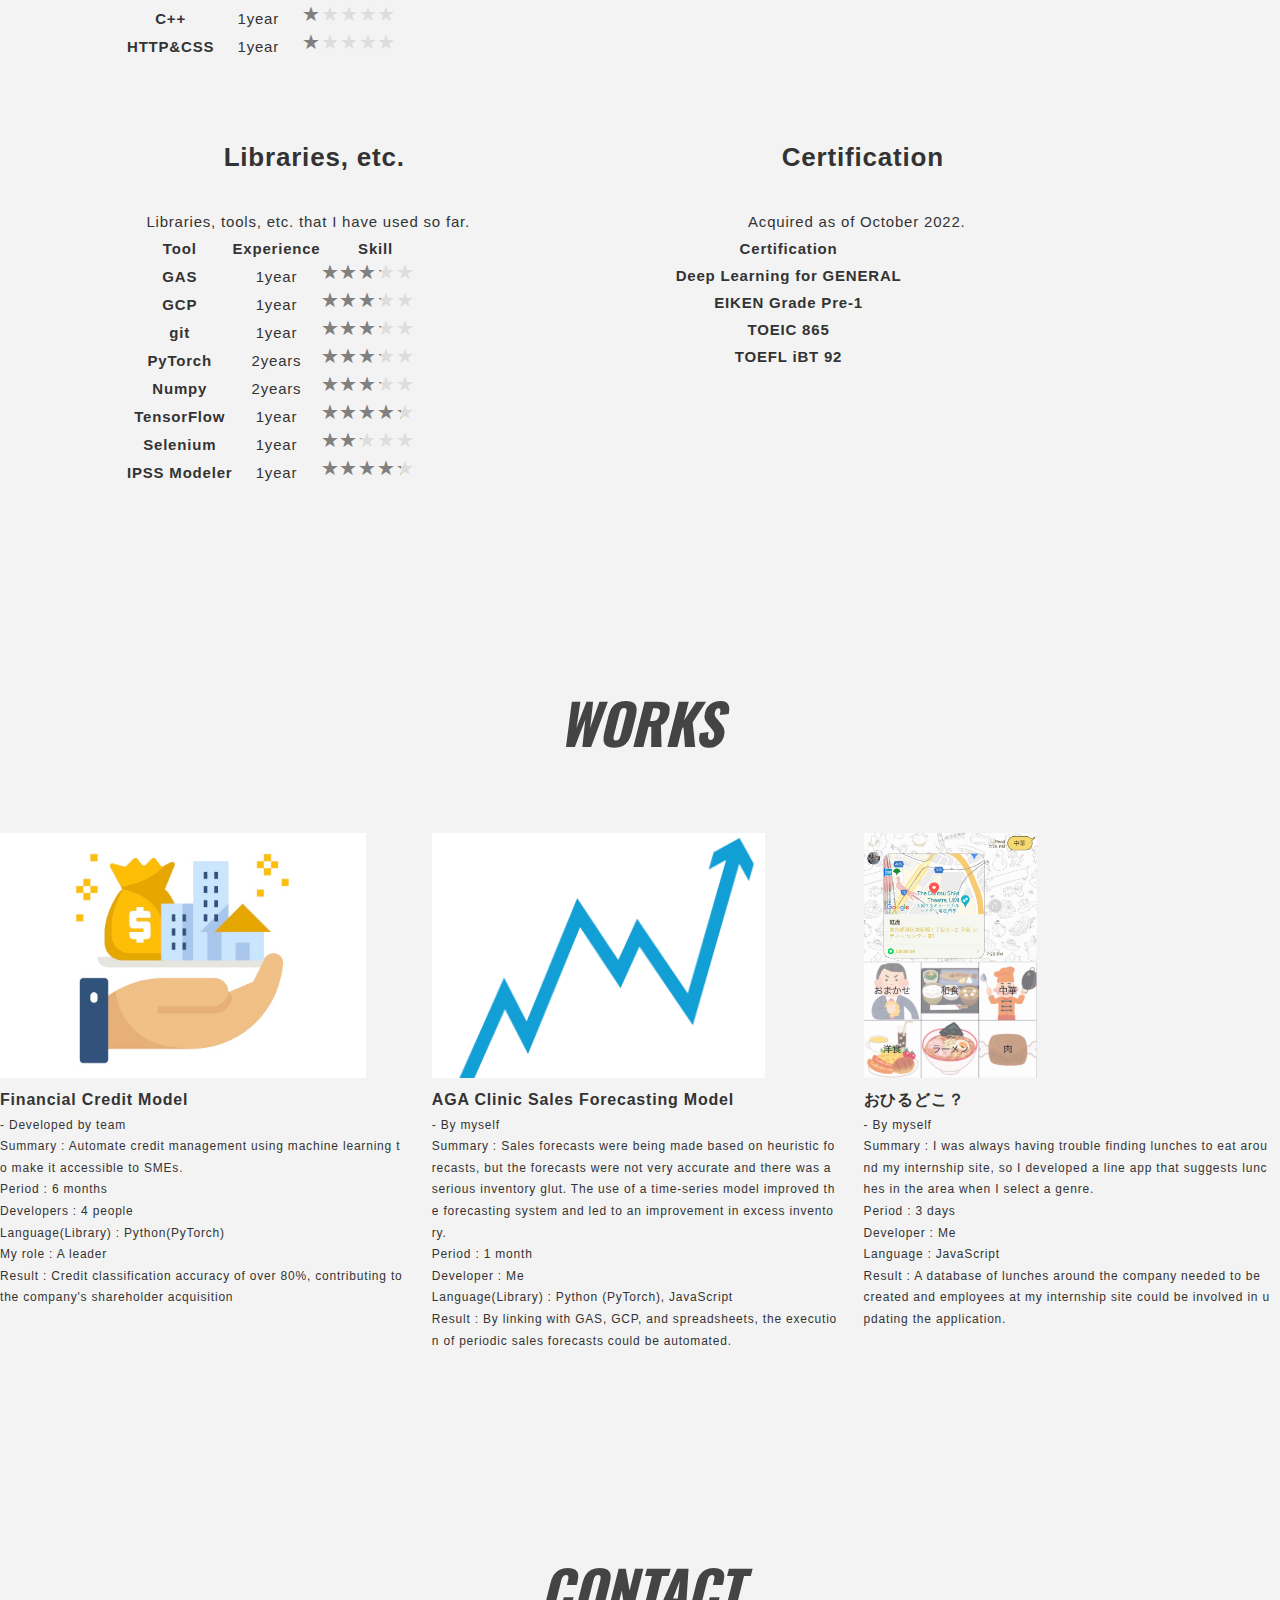
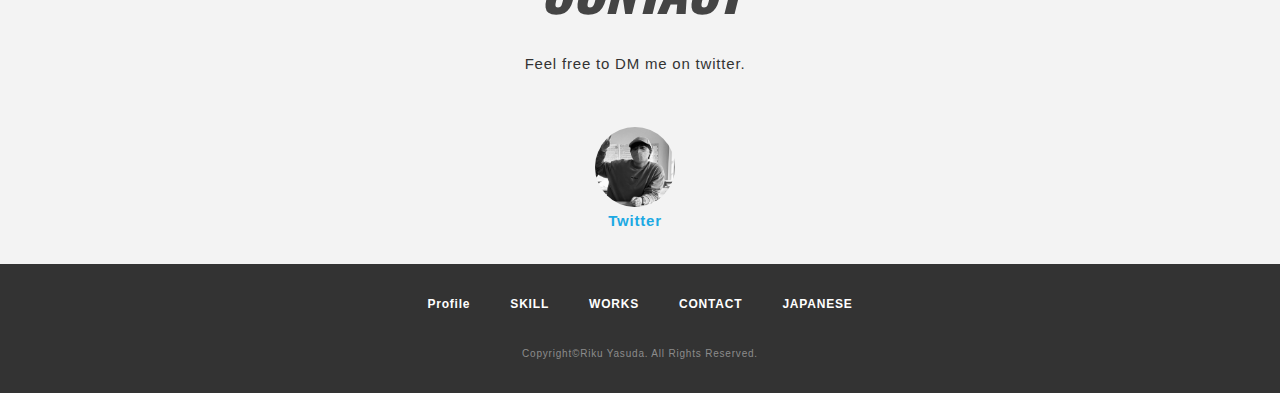
==== commit b2ebff0b: "english completed" ====
--- a/eng.html
+++ b/eng.html
@@ -74,40 +74,39 @@
             
             <div class="card">
               <div class="skill-desc">
-                <h3 class="skill-desc-title"><i class="fas fa-desktop"></i>使用言語</h3>
-                <p>基本的な事は一通りできます。CSSフレームワークはbootstrap使いました。</p>
+                <h3 class="skill-desc-title"><i class="fas fa-desktop"></i>Coding Languages</h3>
                 <table class="table table-borderless">
                   <thead>
                     <tr>
-                      <th scope="col">技術</th>
-                      <th scope="col">経験年数</th>
-                      <th scope="col">スキル</th>
+                      <th scope="col">Language</th>
+                      <th scope="col">Experience</th>
+                      <th scope="col">Skill</th>
                     </tr>
                   </thead>
                   <tbody>
                     <tr>
                       <th scope="row">Python</th>
-                      <td>4年</td>
+                      <td>4years</td>
                       <td><span class="rating"><p class="rate rate4"></p></span></td>
                     </tr>
                     <tr>
                       <th scope="row">JavaScript</th>
-                      <td>1年</td>
+                      <td>1year</td>
                       <td><span class="rating"><p class="rate rate2"></p></span></td>
                     </tr>
                     <tr>
                       <th scope="row">Java</th>
-                      <td>1年</td>
+                      <td>1year</td>
                       <td><span class="rating"><p class="rate rate1"></p></span></td>
                     </tr>
                     <tr>
                       <th scope="row">C++</th>
-                      <td>1年</td>
+                      <td>1year</td>
                       <td><span class="rating"><p class="rate rate1"></p></span></td>
                     </tr>
                     <tr>
                       <th scope="row">HTTP&CSS</th>
-                      <td>1年</td>
+                      <td>1year</td>
                       <td><span class="rating"><p class="rate rate1"></p></span></td>
                     </tr>
                   </tbody>
@@ -117,55 +116,55 @@
 
             <div class="card">
               <div class="skill-desc">
-                <h3 class="skill-desc-title"><i class="fas fa-toolbox"></i>ライブラリ等</h3>
-                <p>これまで開発等で使用したツールやライブラリです。</p>
+                <h3 class="skill-desc-title"><i class="fas fa-toolbox"></i>Libraries, etc.</h3>
+                <p>Libraries, tools, etc. that I have used so far.</p>
                 <table class="table table-borderless">
                   <thead>
                     <tr>
-                      <th scope="col">技術</th>
-                      <th scope="col">経験年数</th>
-                      <th scope="col">スキル</th>
+                      <th scope="col">Tool</th>
+                      <th scope="col">Experience</th>
+                      <th scope="col">Skill</th>
                     </tr>
                   </thead>
                   <tbody>
                     <tr>
                       <th scope="row">GAS</th>
-                      <td>1年</td>
+                      <td>1year</td>
                       <td><span class="rating"><p class="rate rate3"></p></span></td>
                     </tr>
                     <tr>
                       <th scope="row">GCP</th>
-                      <td>1年</td>
+                      <td>1year</td>
                       <td><span class="rating"><p class="rate rate3"></p></span></td>
                     </tr>
                     <tr>
                       <th scope="row">git</th>
-                      <td>1年</td>
+                      <td>1year</td>
                       <td><span class="rating"><p class="rate rate3"></p></span></td>
                     </tr>
                     <tr>
                       <th scope="row">PyTorch</th>
-                      <td>2年</td>
+                      <td>2years</td>
                       <td><span class="rating"><p class="rate rate3"></p></span></td>
                     </tr>
                     <tr>
                       <th scope="row">Numpy</th>
-                      <td>2年</td>
+                      <td>2years</td>
                       <td><span class="rating"><p class="rate rate3"></p></span></td>
                     </tr>
                     <tr>
                       <th scope="row">TensorFlow</th>
-                      <td>1年</td>
+                      <td>1year</td>
                       <td><span class="rating"><p class="rate rate4"></p></span></td>
                     </tr>
                     <tr>
                       <th scope="row">Selenium</th>
-                      <td>1年</td>
+                      <td>1year</td>
                       <td><span class="rating"><p class="rate rate2"></p></span></td>
                     </tr>
                     <tr>
                       <th scope="row">IPSS Modeler</th>
-                      <td>1年</td>
+                      <td>1year</td>
                       <td><span class="rating"><p class="rate rate4"></p></span></td>
                     </tr>
                   </tbody>
@@ -175,26 +174,26 @@
 
             <div class="card">
               <div class="skill-desc">
-                <h3 class="skill-desc-title"><i class="fas fa-list-alt"></i>保有資格</h3>
-                <p>2022年10月現在で取得済みのものです。</p>
+                <h3 class="skill-desc-title"><i class="fas fa-list-alt"></i>Certification</h3>
+                <p>Acquired as of October 2022.</p>
                 <table class="table table-borderless">
                   <thead>
                     <tr>
-                      <th scope="col">資格</th>
+                      <th scope="col">Certification</th>
                     </tr>
                   </thead>
                   <tbody>
                     <tr>
-                      <th scope="row">JDLA G検定</th>
-                    </tr>
-                    <tr>
-                      <th scope="row">実用英語技能検定 準一級</th>
-                    </tr>
-                    <tr>
-                      <th scope="row">TOEIC 865点</th>
-                    </tr>
-                    <tr>
-                      <th scope="row">TOEFLiBT 92点</th>
+                      <th scope="row">Deep Learning for GENERAL</th>
+                    </tr>
+                    <tr>
+                      <th scope="row">EIKEN Grade Pre-1</th>
+                    </tr>
+                    <tr>
+                      <th scope="row">TOEIC 865</th>
+                    </tr>
+                    <tr>
+                      <th scope="row">TOEFL iBT 92</th>
                     </tr>
                   </tbody>
                 </table>
@@ -218,15 +217,15 @@
                   <img class="card-image" src="img/works/thumb/yoshin_model.png" alt="" />
                 <!-- </a> -->
                 <figcaption class="card-caption">
-                  <p class="card-caption-title">中小建設企業の与信モデル</p>
+                  <p class="card-caption-title">Financial Credit Model</p>
                   <p class="card-caption-info">
-                    - チーム開発<br>
-                    概要：中小企業にも与信管理を行き届かせるために機械学習を用いて与信管理を自動化する。<br>
-                    開発期間：6ヶ月<br>
-                    開発人数：4人<br>
-                    開発言語：Python (PyTorch)<br>
-                    役割：チームリーダー<br>
-                    結果：80%を超える与信分類精度、会社の株主獲得に寄与<br>
+                    - Developed by team<br>
+                    Summary : Automate credit management using machine learning to make it accessible to SMEs.<br>
+                    Period : 6 months<br>
+                    Developers : 4 people<br>
+                    Language(Library) : Python(PyTorch)<br>
+                    My role : A leader<br>
+                    Result : Credit classification accuracy of over 80%, contributing to the company's shareholder acquisition<br>
                   </p>
                 </figcaption>
             </figure>
@@ -236,14 +235,14 @@
                 <img class="card-image" src="img/works/thumb/AGA_model.png" alt="" />
               <!-- </a> -->
               <figcaption class="card-caption">
-                <p class="card-caption-title">AGAクリニックの売上予測モデル</p>
+                <p class="card-caption-title">AGA Clinic Sales Forecasting Model</p>
                 <p class="card-caption-info">
-                    - 個人開発<br>
-                    概要：ヒューリスティックな予測によって売上予測が行われていたが、あまり予測が当たらなく深刻な在庫余りが発生していた。時系列モデルを使用することにより、予測の制度を改善、在庫余りの改善に繋がった。<br>
-                    開発期間：1ヶ月<br>
-                    開発人数：1人<br>
-                    開発言語：Python (PyTorch)、JavaScript<br>
-                    結果：GAS、GCP、スプレッドシートと連携することによって定期的な売上予測の実行を自動化することができた。<br>
+                    - By myself<br>
+                    Summary : Sales forecasts were being made based on heuristic forecasts, but the forecasts were not very accurate and there was a serious inventory glut. The use of a time-series model improved the forecasting system and led to an improvement in excess inventory.<br>
+                    Period : 1 month<br>
+                    Developer : Me<br>
+                    Language(Library) : Python (PyTorch), JavaScript<br>
+                    Result : By linking with GAS, GCP, and spreadsheets, the execution of periodic sales forecasts could be automated.<br>
                 </p>
               </figcaption>
             </figure>
@@ -255,12 +254,12 @@
               <figcaption class="card-caption">
                 <p class="card-caption-title">おひるどこ？</p>
                 <p class="card-caption-info">
-                    - 個人開発<br>
-                    概要：インターン先周辺でいつも食べるランチに困っていたので、ジャンルを選ぶと周辺のランチを提案してくれるラインアプリの開発。<br>
-                    開発期間：3日間<br>
-                    開発人数：1人<br>
-                    開発言語：JavaScript<br>
-                    結果：会社周辺のランチをデータベース化する必要があり、社員の方も巻き込んでアプリケーションの更新を行うことができた。<br>
+                    - By myself<br>
+                    Summary : I was always having trouble finding lunches to eat around my internship site, so I developed a line app that suggests lunches in the area when I select a genre.<br>
+                    Period : 3 days<br>
+                    Developer : Me<br>
+                    Language : JavaScript<br>
+                    Result : A database of lunches around the company needed to be created and employees at my internship site could be involved in updating the application.<br>
                 </p>
               </figcaption>
             </figure>
@@ -274,7 +273,7 @@
           <div class="section-title-block">
             <h2 class="section-title"><i class="fas fa-envelope fa-lg"><span class="section-title-css">CONTACT</span></i></h2>
             <p class="section-desc">
-              何かありましたらtwitterのDMからどしどしご連絡をください。
+              Feel free to DM me on twitter.
             </p>
           </div>
           <div class="contact-wrapper">
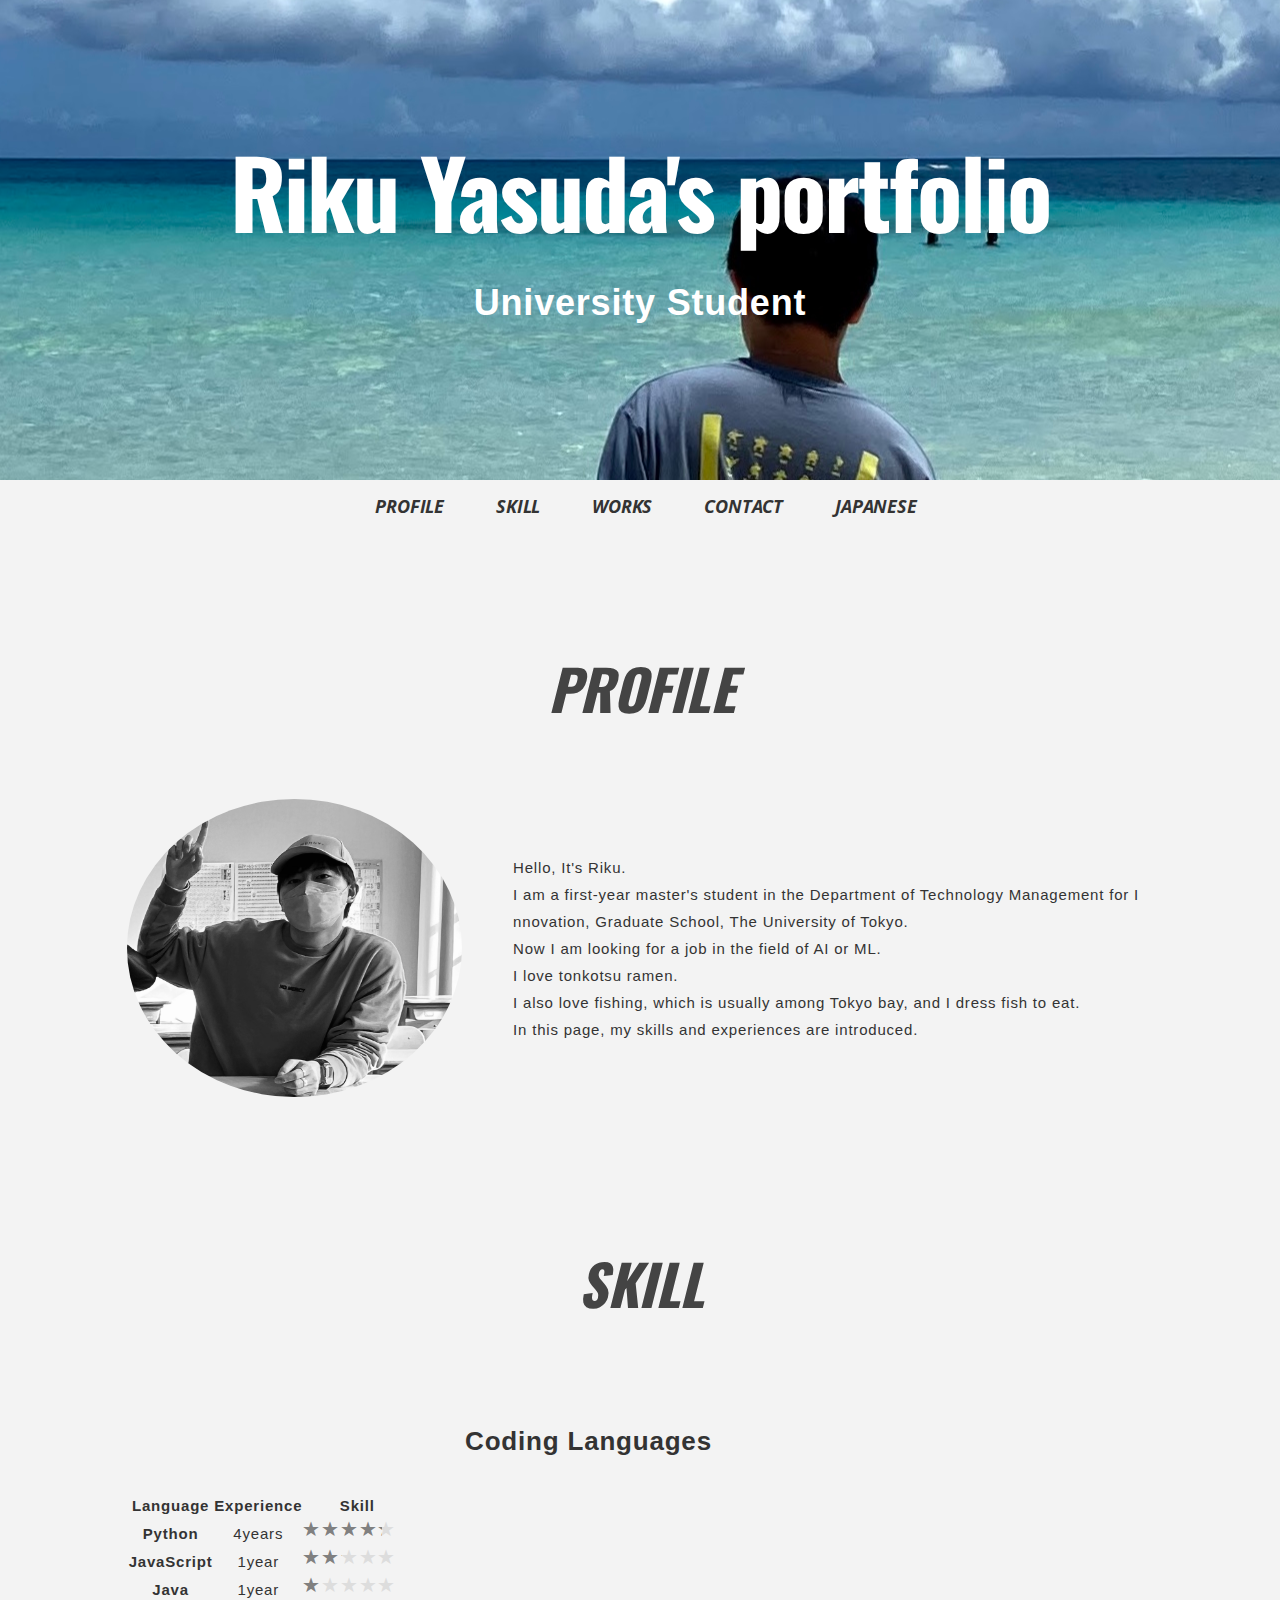
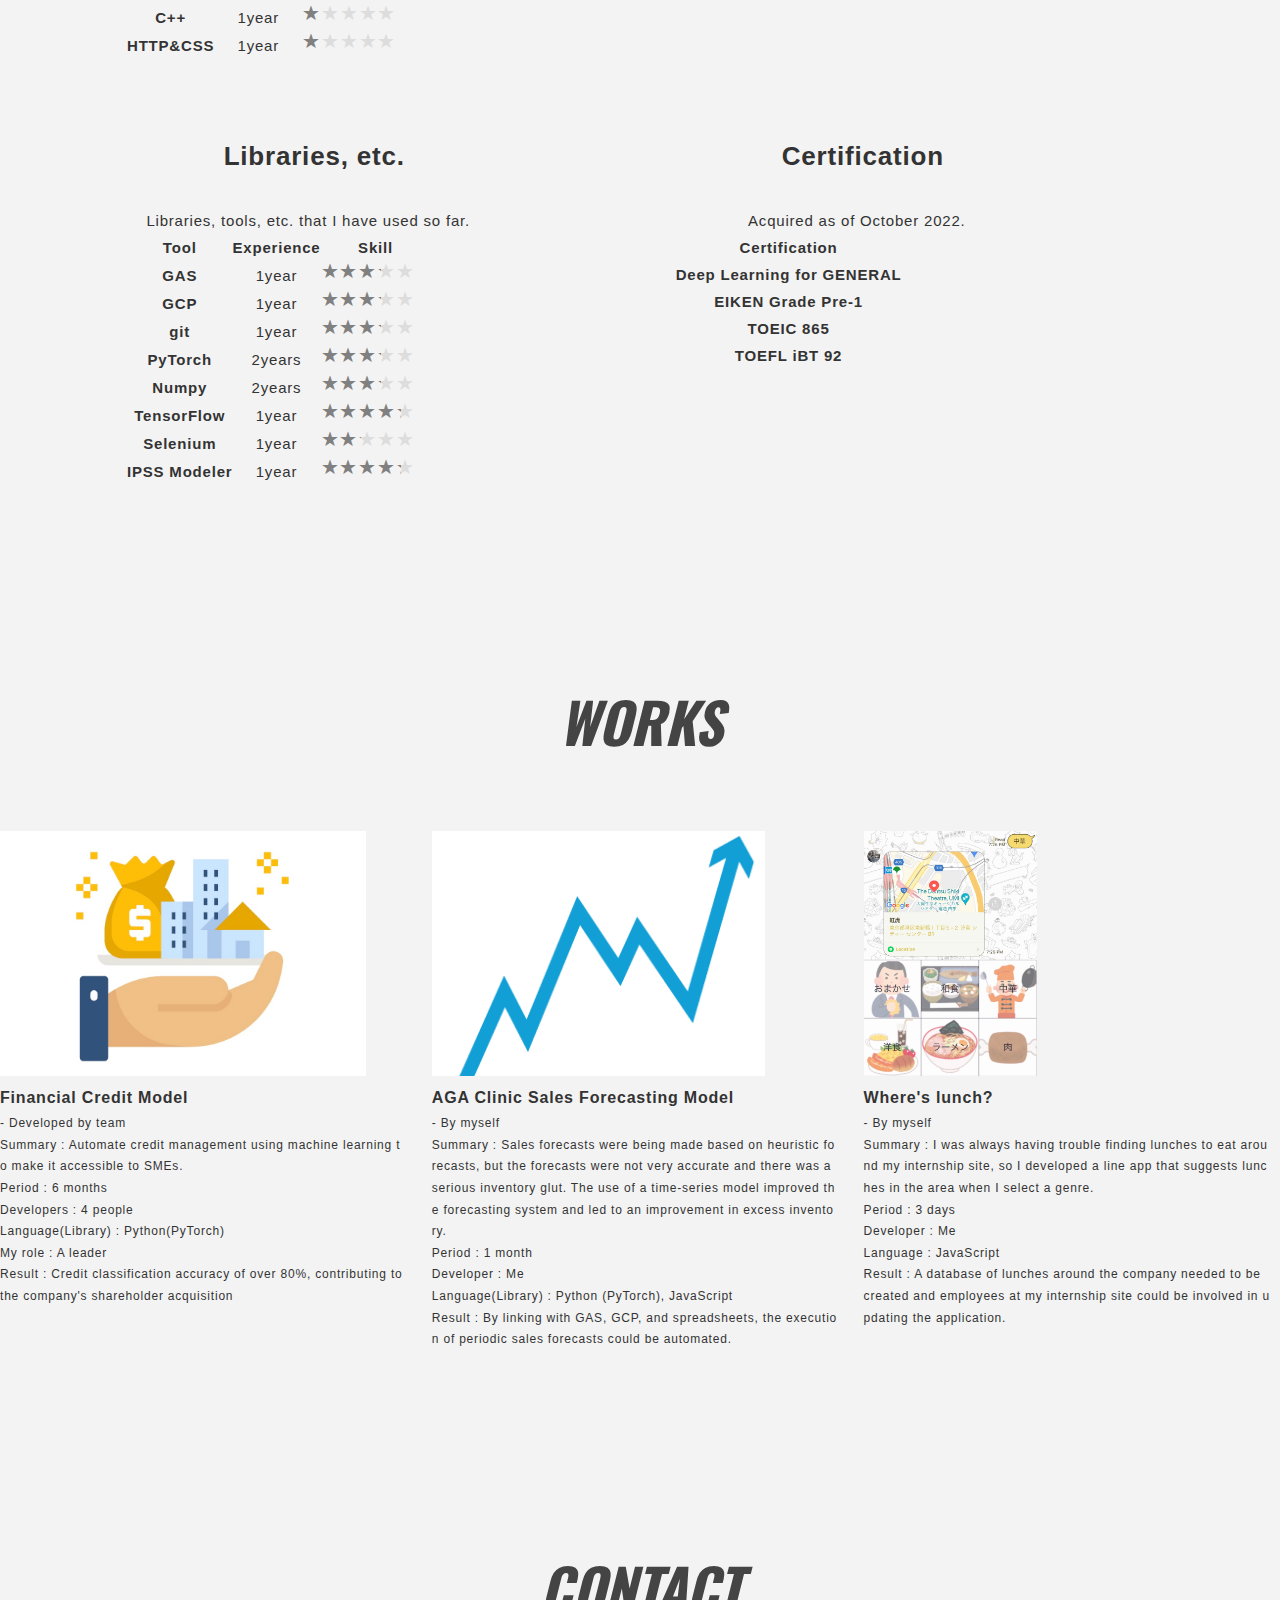
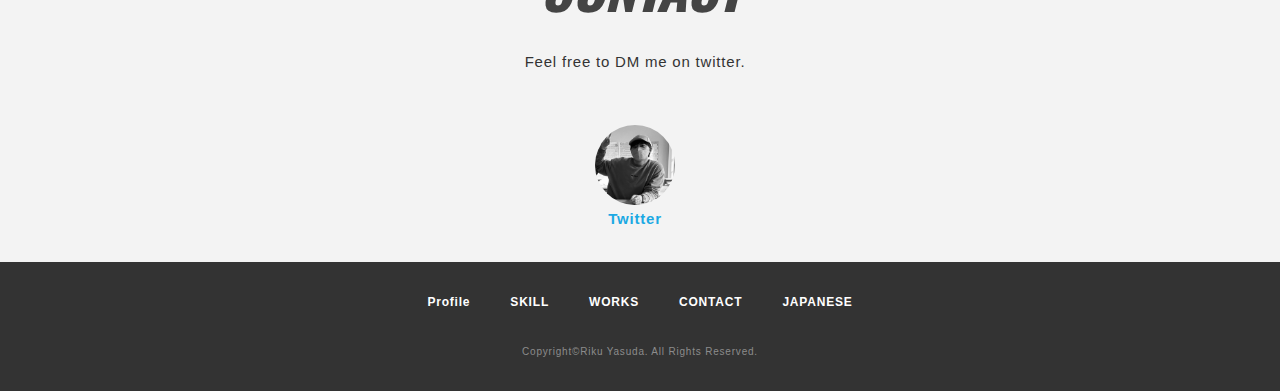
==== commit 4dab91bc: "slightly changed" ====
--- a/eng.html
+++ b/eng.html
@@ -219,7 +219,7 @@
                 <figcaption class="card-caption">
                   <p class="card-caption-title">Financial Credit Model</p>
                   <p class="card-caption-info">
-                    - Developed by team<br>
+                      - Developed by team<br>
                     Summary : Automate credit management using machine learning to make it accessible to SMEs.<br>
                     Period : 6 months<br>
                     Developers : 4 people<br>
@@ -237,7 +237,7 @@
               <figcaption class="card-caption">
                 <p class="card-caption-title">AGA Clinic Sales Forecasting Model</p>
                 <p class="card-caption-info">
-                    - By myself<br>
+                      - By myself<br>
                     Summary : Sales forecasts were being made based on heuristic forecasts, but the forecasts were not very accurate and there was a serious inventory glut. The use of a time-series model improved the forecasting system and led to an improvement in excess inventory.<br>
                     Period : 1 month<br>
                     Developer : Me<br>
@@ -252,9 +252,9 @@
                 <img class="card-image" src="img/works/thumb/ohirudoko.png" alt="" />
               <!-- </a> -->
               <figcaption class="card-caption">
-                <p class="card-caption-title">おひるどこ？</p>
+                <p class="card-caption-title">Where's lunch?</p>
                 <p class="card-caption-info">
-                    - By myself<br>
+                      - By myself<br>
                     Summary : I was always having trouble finding lunches to eat around my internship site, so I developed a line app that suggests lunches in the area when I select a genre.<br>
                     Period : 3 days<br>
                     Developer : Me<br>
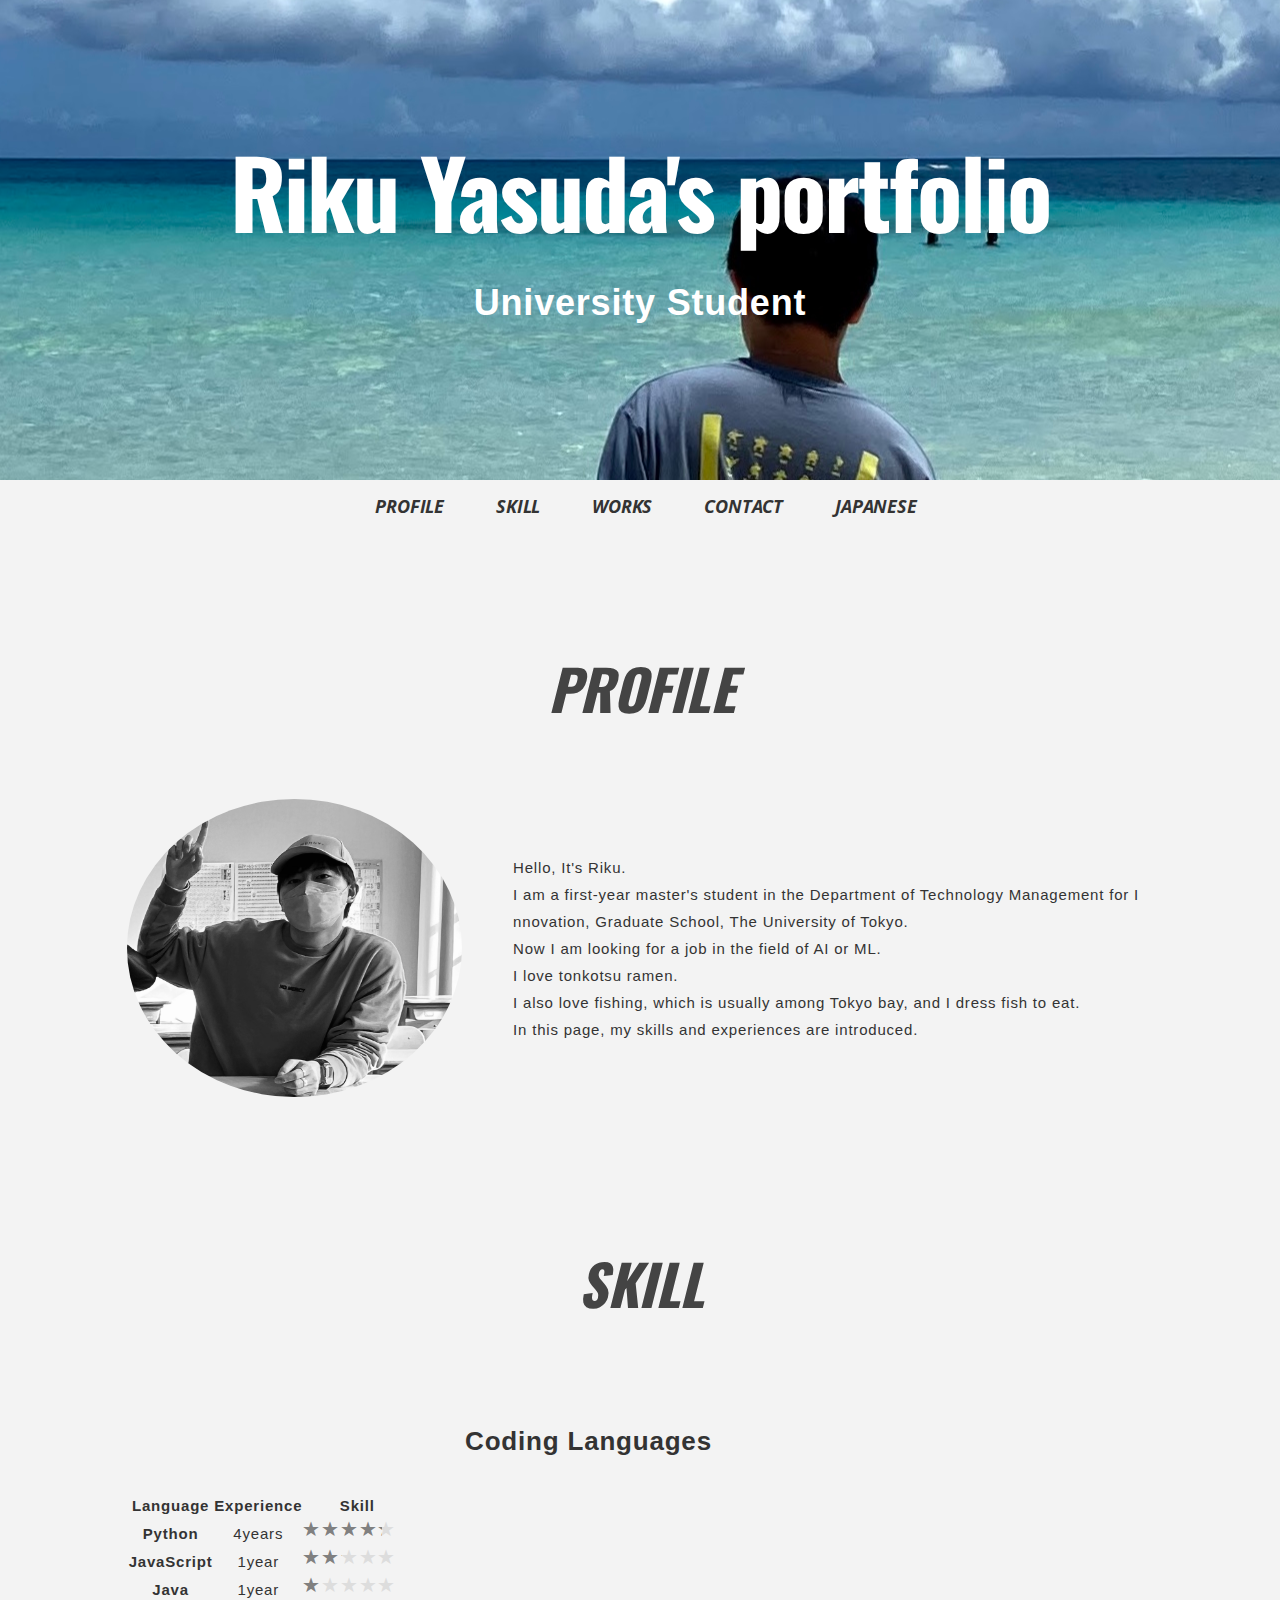
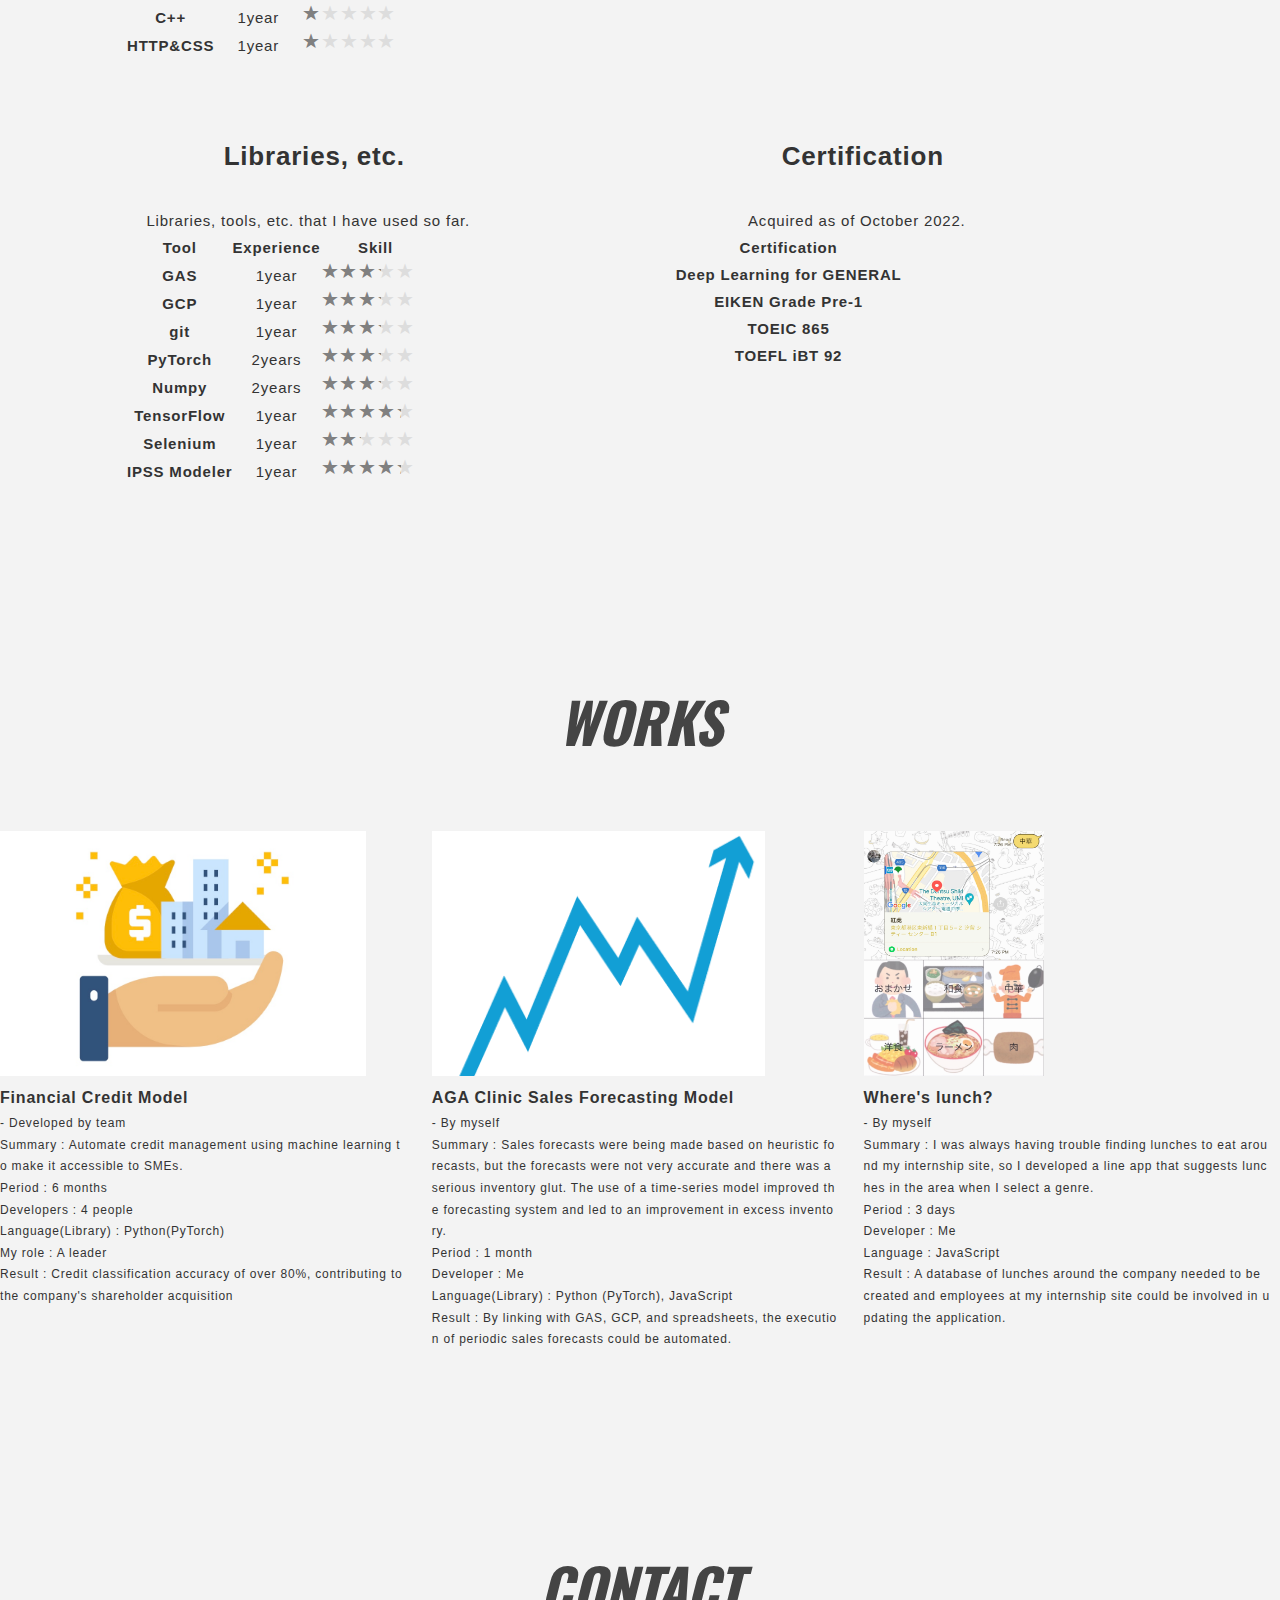
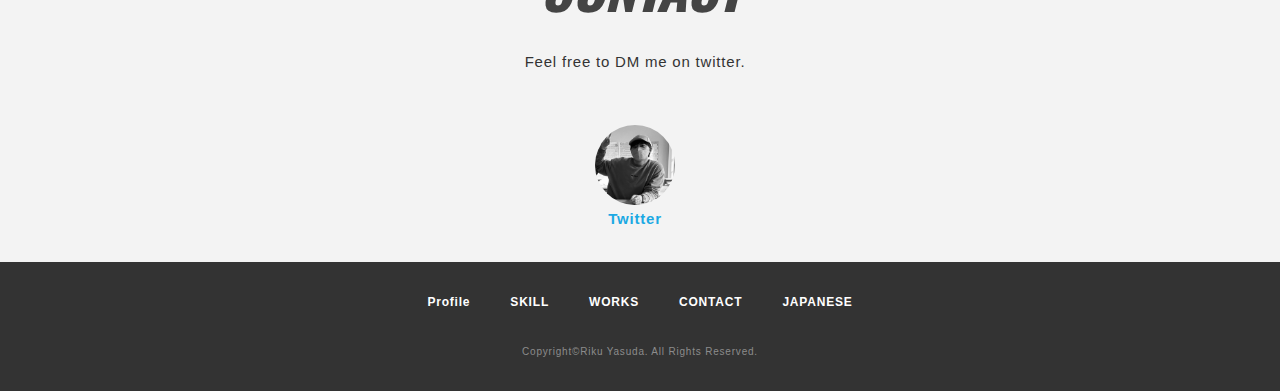
==== commit 5934ef34: "image changed" ====
--- a/eng.html
+++ b/eng.html
@@ -249,7 +249,7 @@
             
             <figure class="card">
               <!-- <a href="img/works/dammy.jpg" data-size="980x668" class="card-image"> -->
-                <img class="card-image" src="img/works/thumb/ohirudoko.png" alt="" />
+                <img class="card-image-lunch" src="img/works/thumb/ohirudoko.png" alt="" />
               <!-- </a> -->
               <figcaption class="card-caption">
                 <p class="card-caption-title">Where's lunch?</p>
--- a/css/style.css
+++ b/css/style.css
@@ -248,6 +248,13 @@
   height: 245px;
 }
 
+#works .card-image-lunch {
+  display: block;
+  margin-bottom: 8px;
+  height: 245px;
+  width: 180px;
+}
+
 #works .card-caption {
   text-align: left;
 }
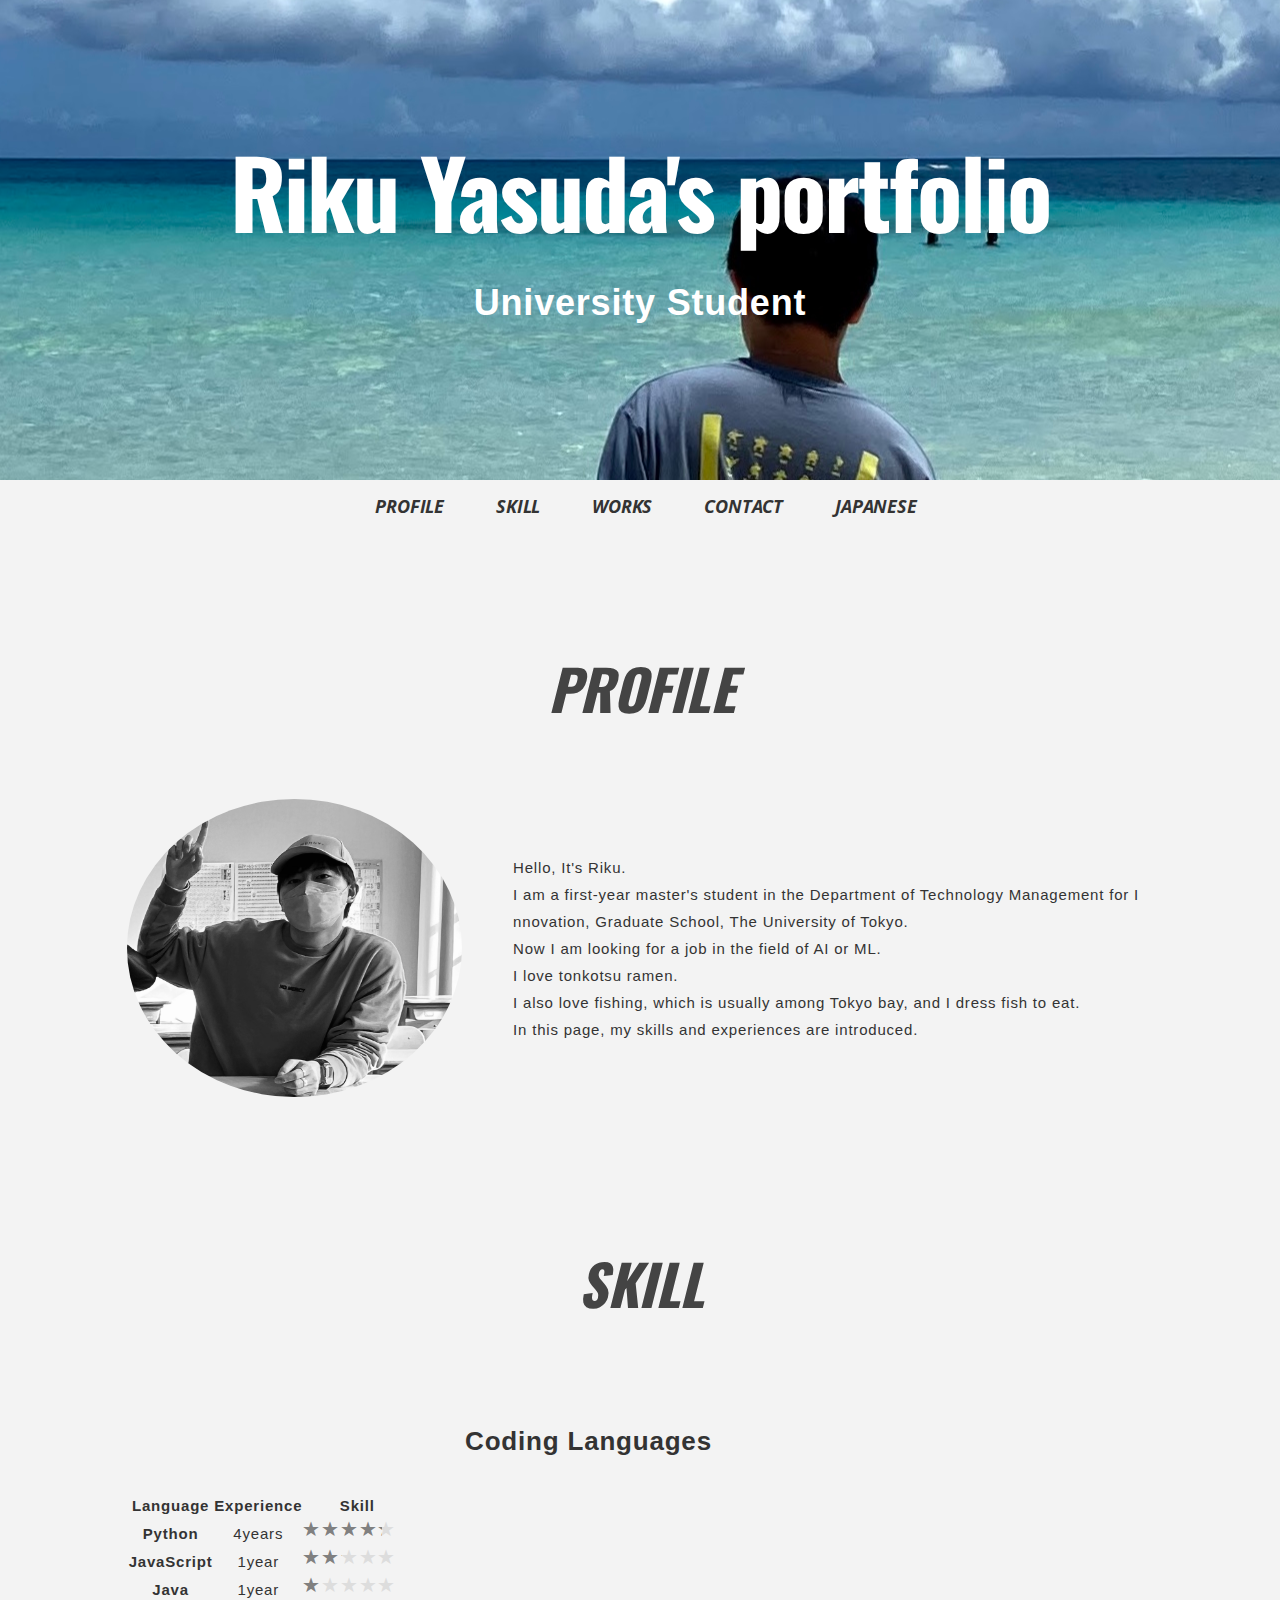
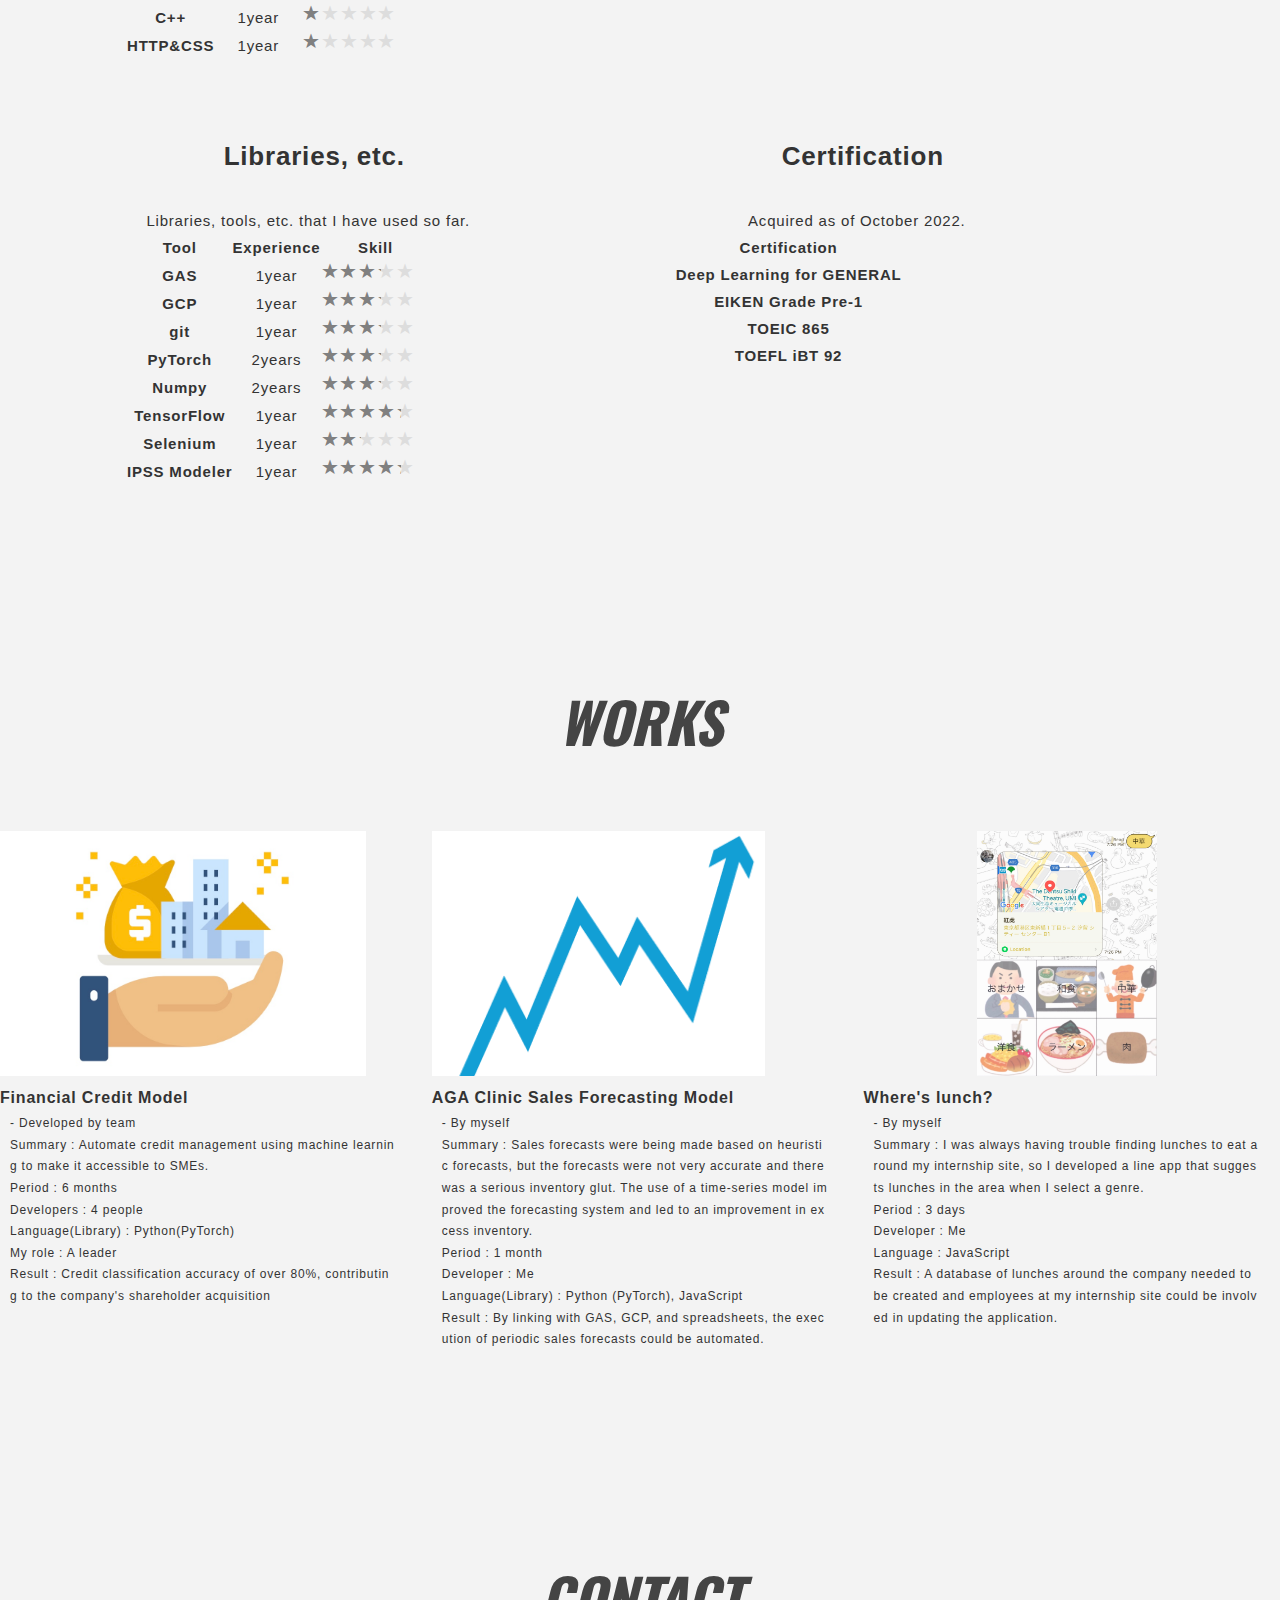
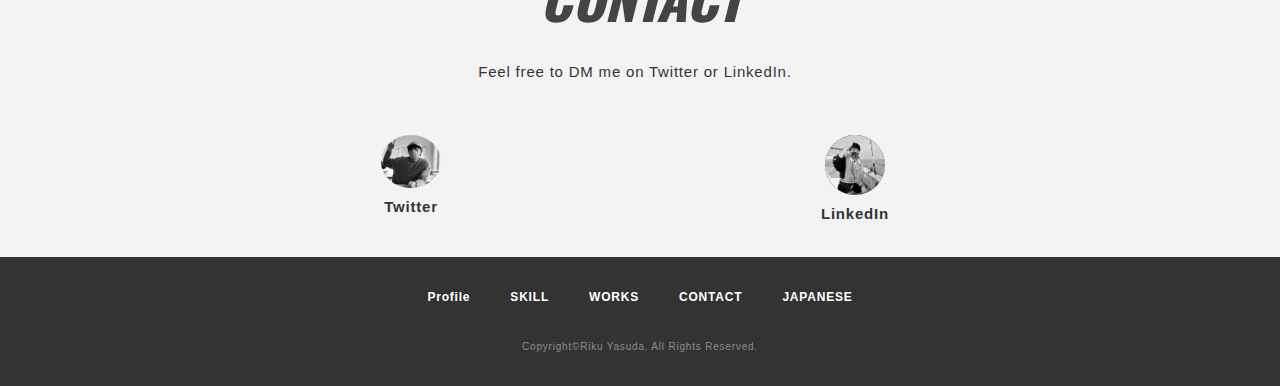
==== commit 63f8c0d3: "1012" ====
--- a/eng.html
+++ b/eng.html
@@ -249,7 +249,7 @@
             
             <figure class="card">
               <!-- <a href="img/works/dammy.jpg" data-size="980x668" class="card-image"> -->
-                <img class="card-image-lunch" src="img/works/thumb/ohirudoko.png" alt="" />
+                <img class="card-image card-image-lunch" src="img/works/thumb/ohirudoko.png" alt="" />
               <!-- </a> -->
               <figcaption class="card-caption">
                 <p class="card-caption-title">Where's lunch?</p>
@@ -273,17 +273,16 @@
           <div class="section-title-block">
             <h2 class="section-title"><i class="fas fa-envelope fa-lg"><span class="section-title-css">CONTACT</span></i></h2>
             <p class="section-desc">
-              Feel free to DM me on twitter.
+              Feel free to DM me on Twitter or LinkedIn.
             </p>
           </div>
           <div class="contact-wrapper">
             <div class="contact-list" style="text-align: center;">
-                <a href="https://twitter.com/rikuyres88" target="_blank"><img src="img/contact/icon_contact.jpg" alt="" class="contact-img"  style="margin: 0 auto;"><span class="contact-list-desc">Twitter</span></a>
-              <!-- <ul>
-                <li><a href="#"><img src="img/contact/icon_contact.png" alt=""><span class="contact-list-desc">フォーム</span></a></li>
-                <li><a href="https://twitter.com/naoto_7713" target="_blank"><img src="img/contact/icon_contact.jpg" alt=""><span class="contact-list-desc">Twitter</span></a></li>
-                <li><a href="#" target="_blank"><img src="img/contact/icon_contact.png" alt=""><span class="contact-list-desc">Facebook</span></a></li>
-              </ul> -->
+                <!-- <a href="https://twitter.com/rikuyres88" target="_blank"><img src="img/contact/icon_contact.jpg" alt="" class="contact-img"  style="margin: 0 auto;"><span class="contact-list-desc">Twitter</span></a> -->
+              <ul>
+                <li><a href="https://twitter.com/rikuyres88" target="_blank"><img src="img/contact/icon_contact.jpg" alt=""><span class="contact-list-desc">Twitter</span></a></li>
+                <li><a href="https://www.linkedin.com/in/riku-yasuda-55536716a/"><img src="img/contact/icon_linkedin.jpg" alt=""><span class="contact-list-desc">LinkedIn</span></a></li>
+            </ul>
             </div>
           </div>
         </div>
--- a/css/style.css
+++ b/css/style.css
@@ -249,9 +249,7 @@
 }
 
 #works .card-image-lunch {
-  display: block;
-  margin-bottom: 8px;
-  height: 245px;
+  margin: 0px auto 8px auto;
   width: 180px;
 }
 
@@ -266,6 +264,7 @@
 
 #works .card-caption-info {
   font-size: 12px;
+  margin: 0px 10px 10px;
 }
 
 #works .card-caption-url {
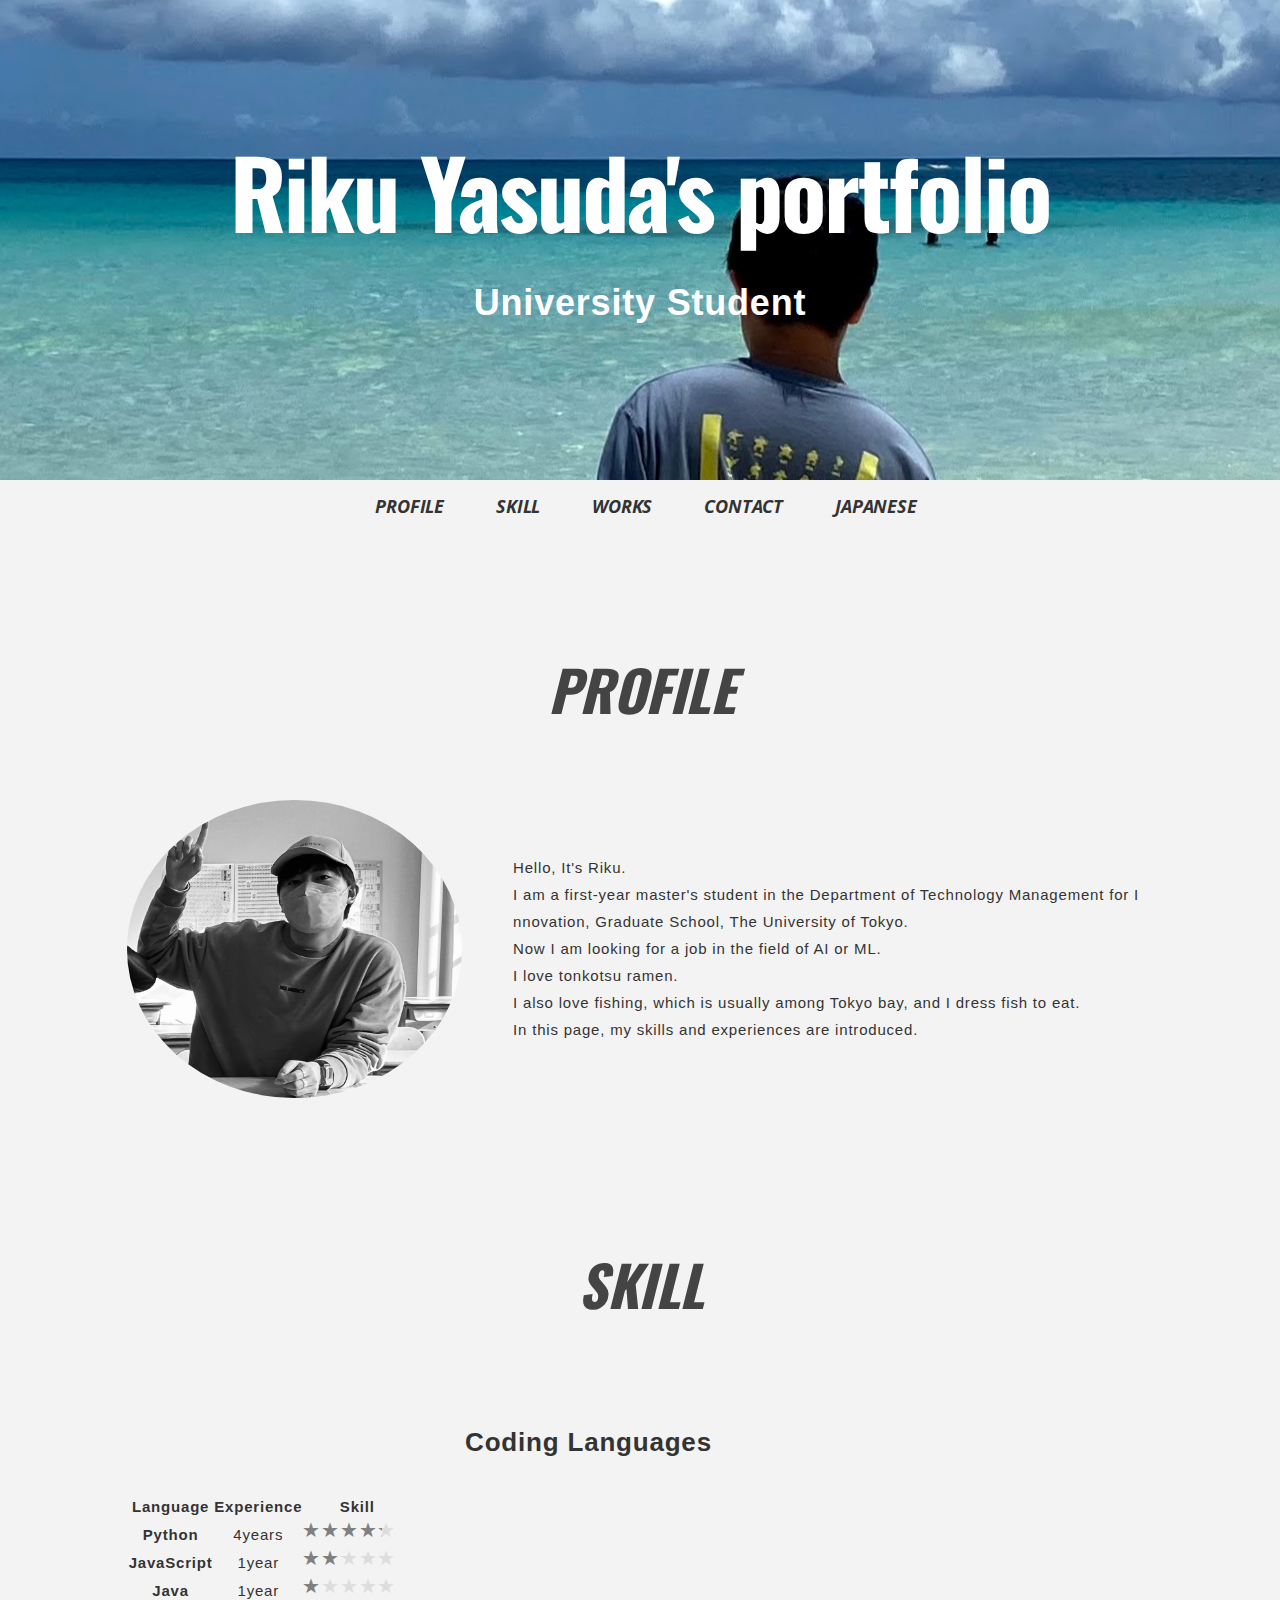
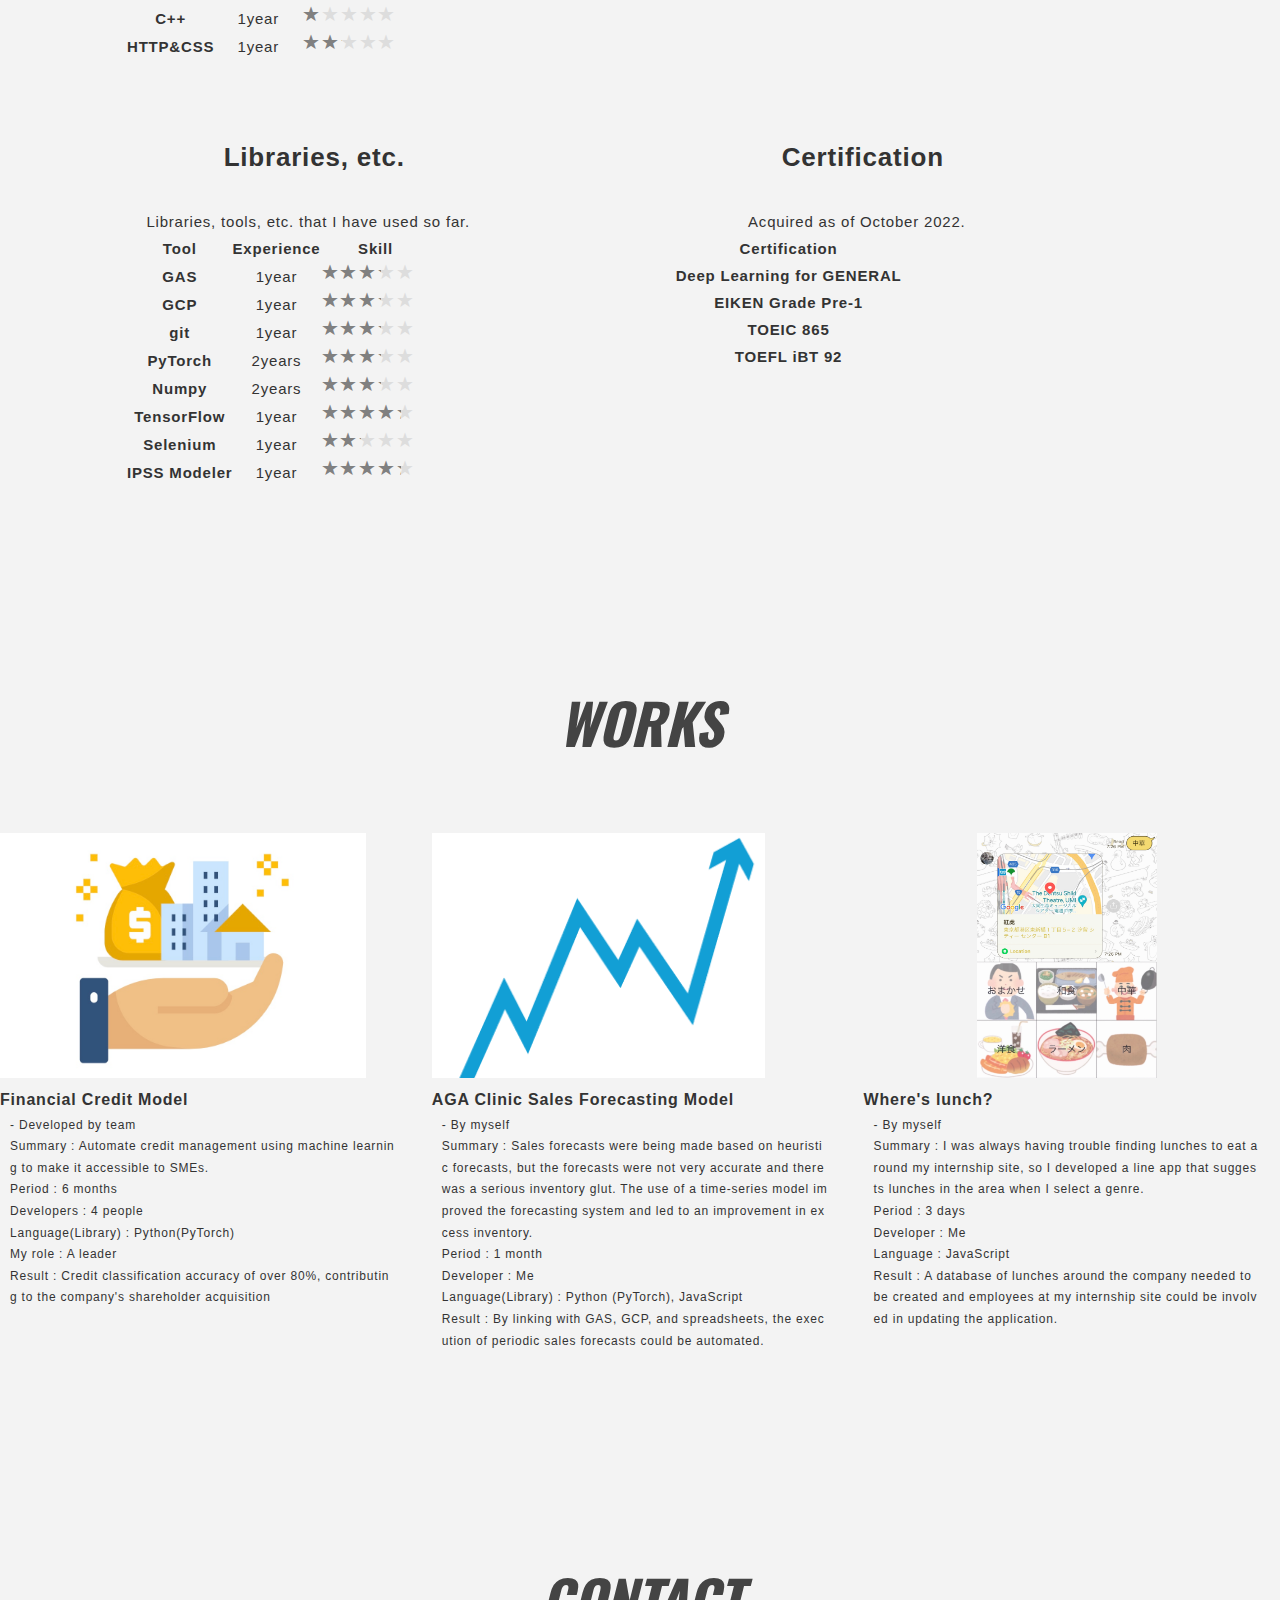
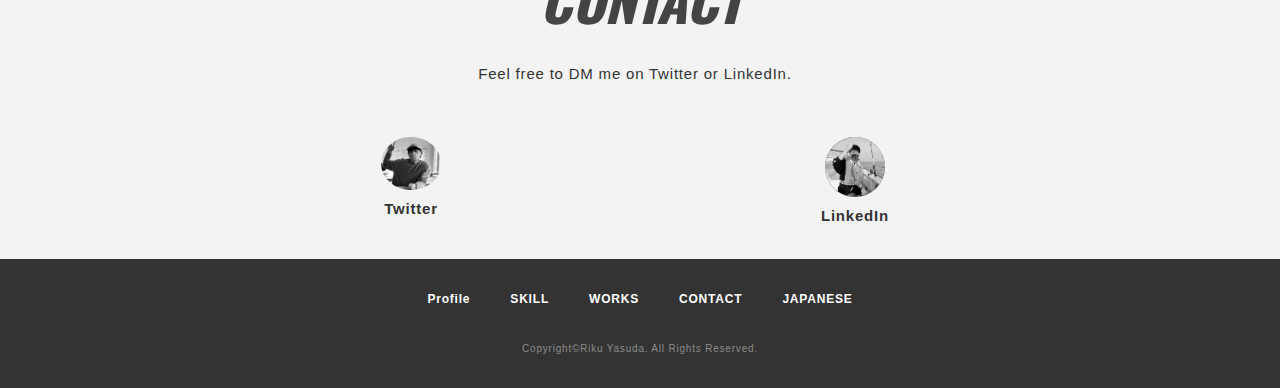
==== commit 5ead68e3: "rate changed" ====
--- a/eng.html
+++ b/eng.html
@@ -107,7 +107,7 @@
                     <tr>
                       <th scope="row">HTTP&CSS</th>
                       <td>1year</td>
-                      <td><span class="rating"><p class="rate rate1"></p></span></td>
+                      <td><span class="rating"><p class="rate rate2"></p></span></td>
                     </tr>
                   </tbody>
                 </table>
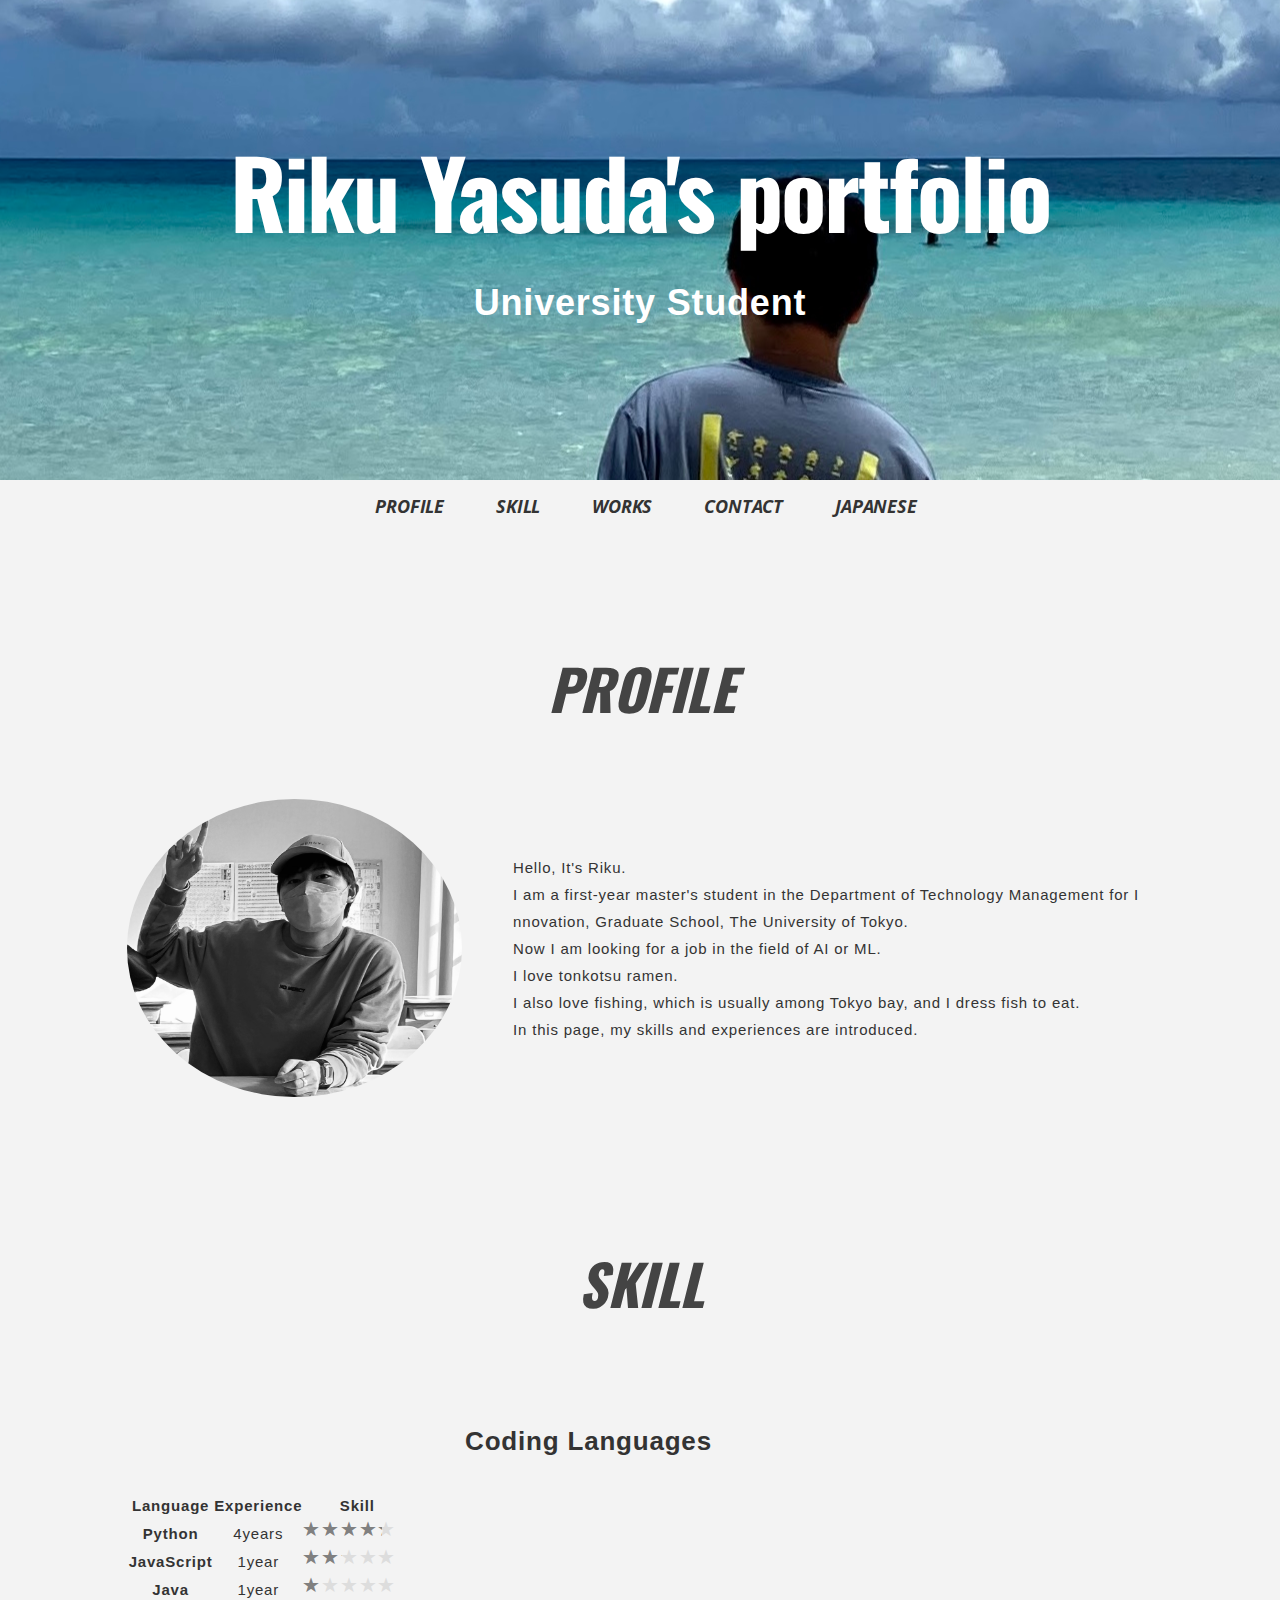
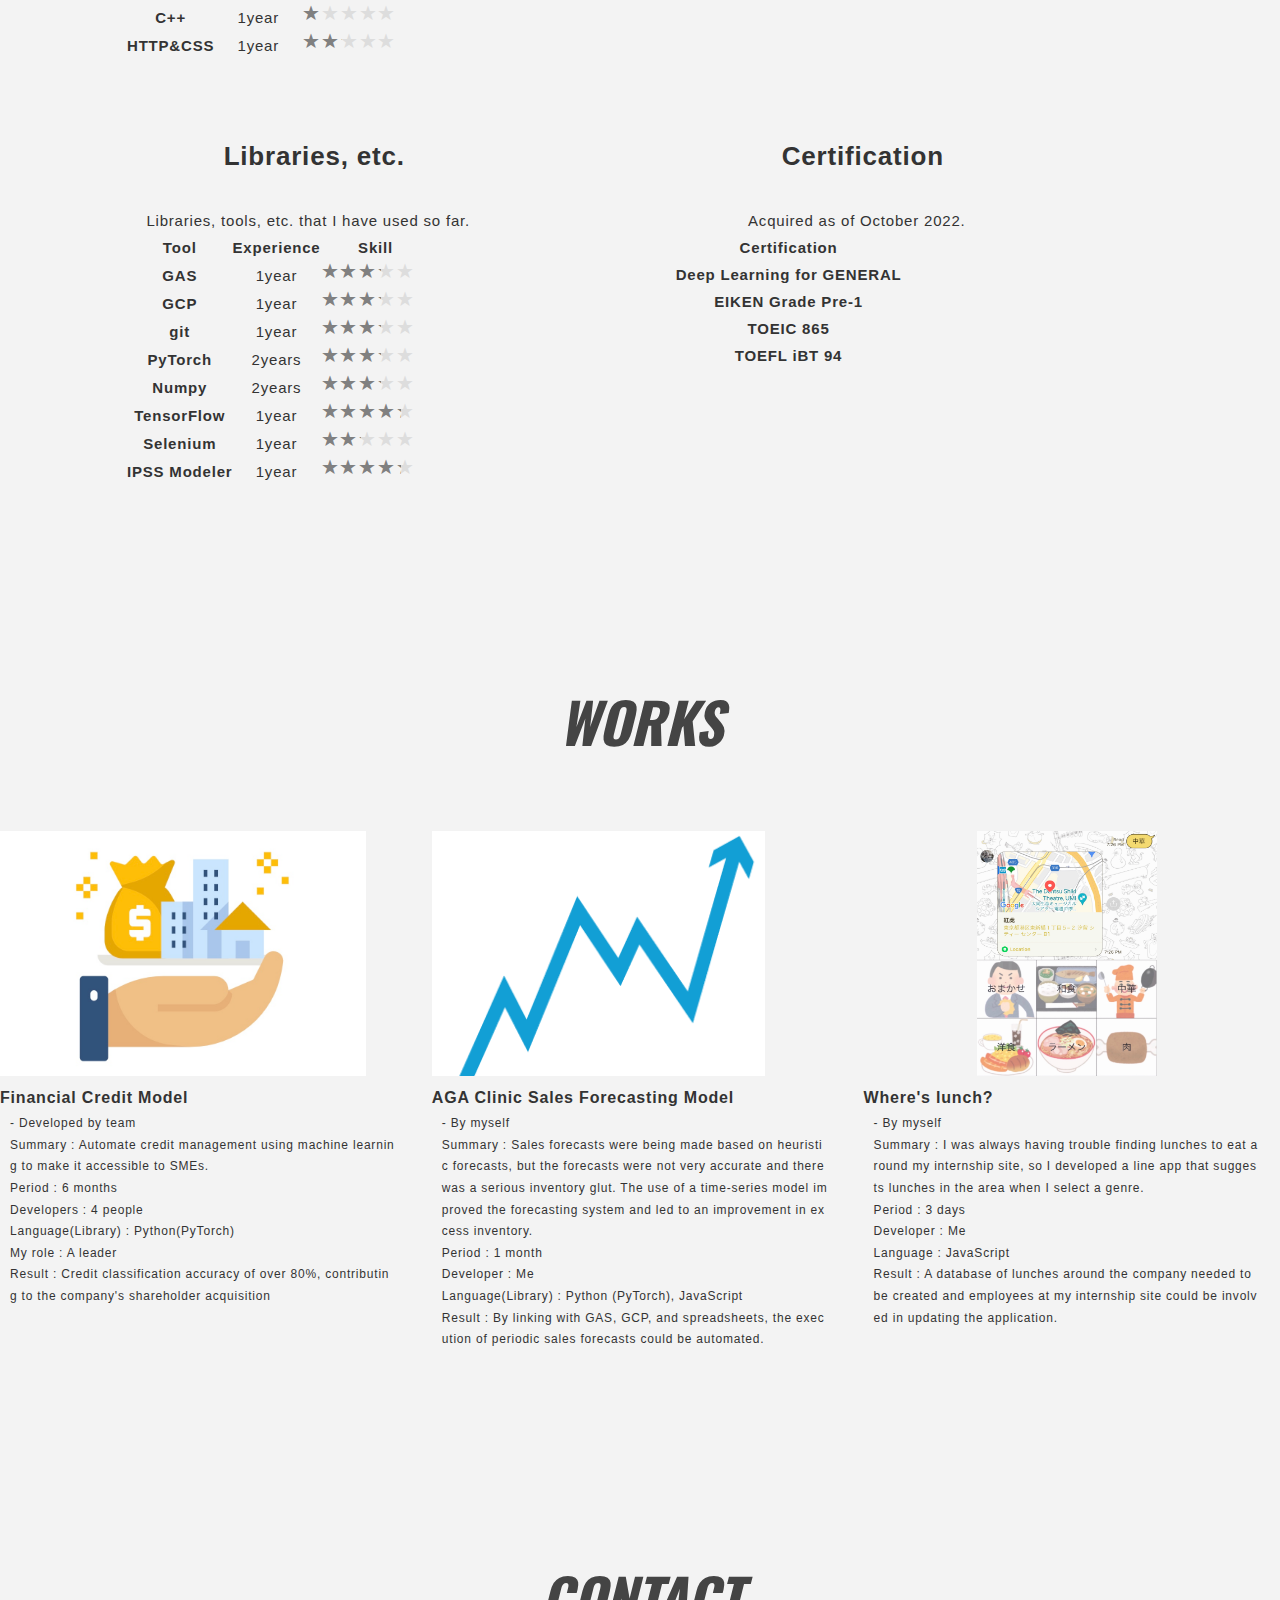
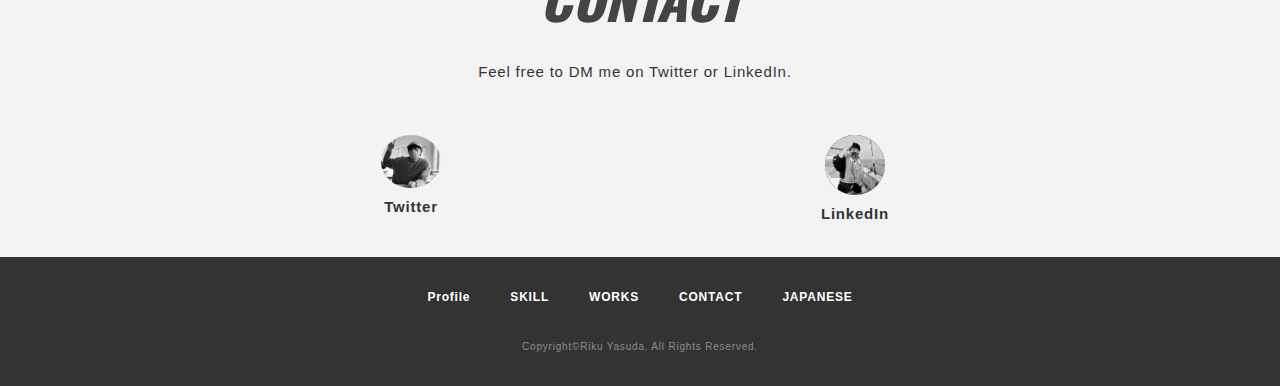
==== commit 7fccf6bd: "Update eng.html" ====
--- a/eng.html
+++ b/eng.html
@@ -193,7 +193,7 @@
                       <th scope="row">TOEIC 865</th>
                     </tr>
                     <tr>
-                      <th scope="row">TOEFL iBT 92</th>
+                      <th scope="row">TOEFL iBT 94</th>
                     </tr>
                   </tbody>
                 </table>
